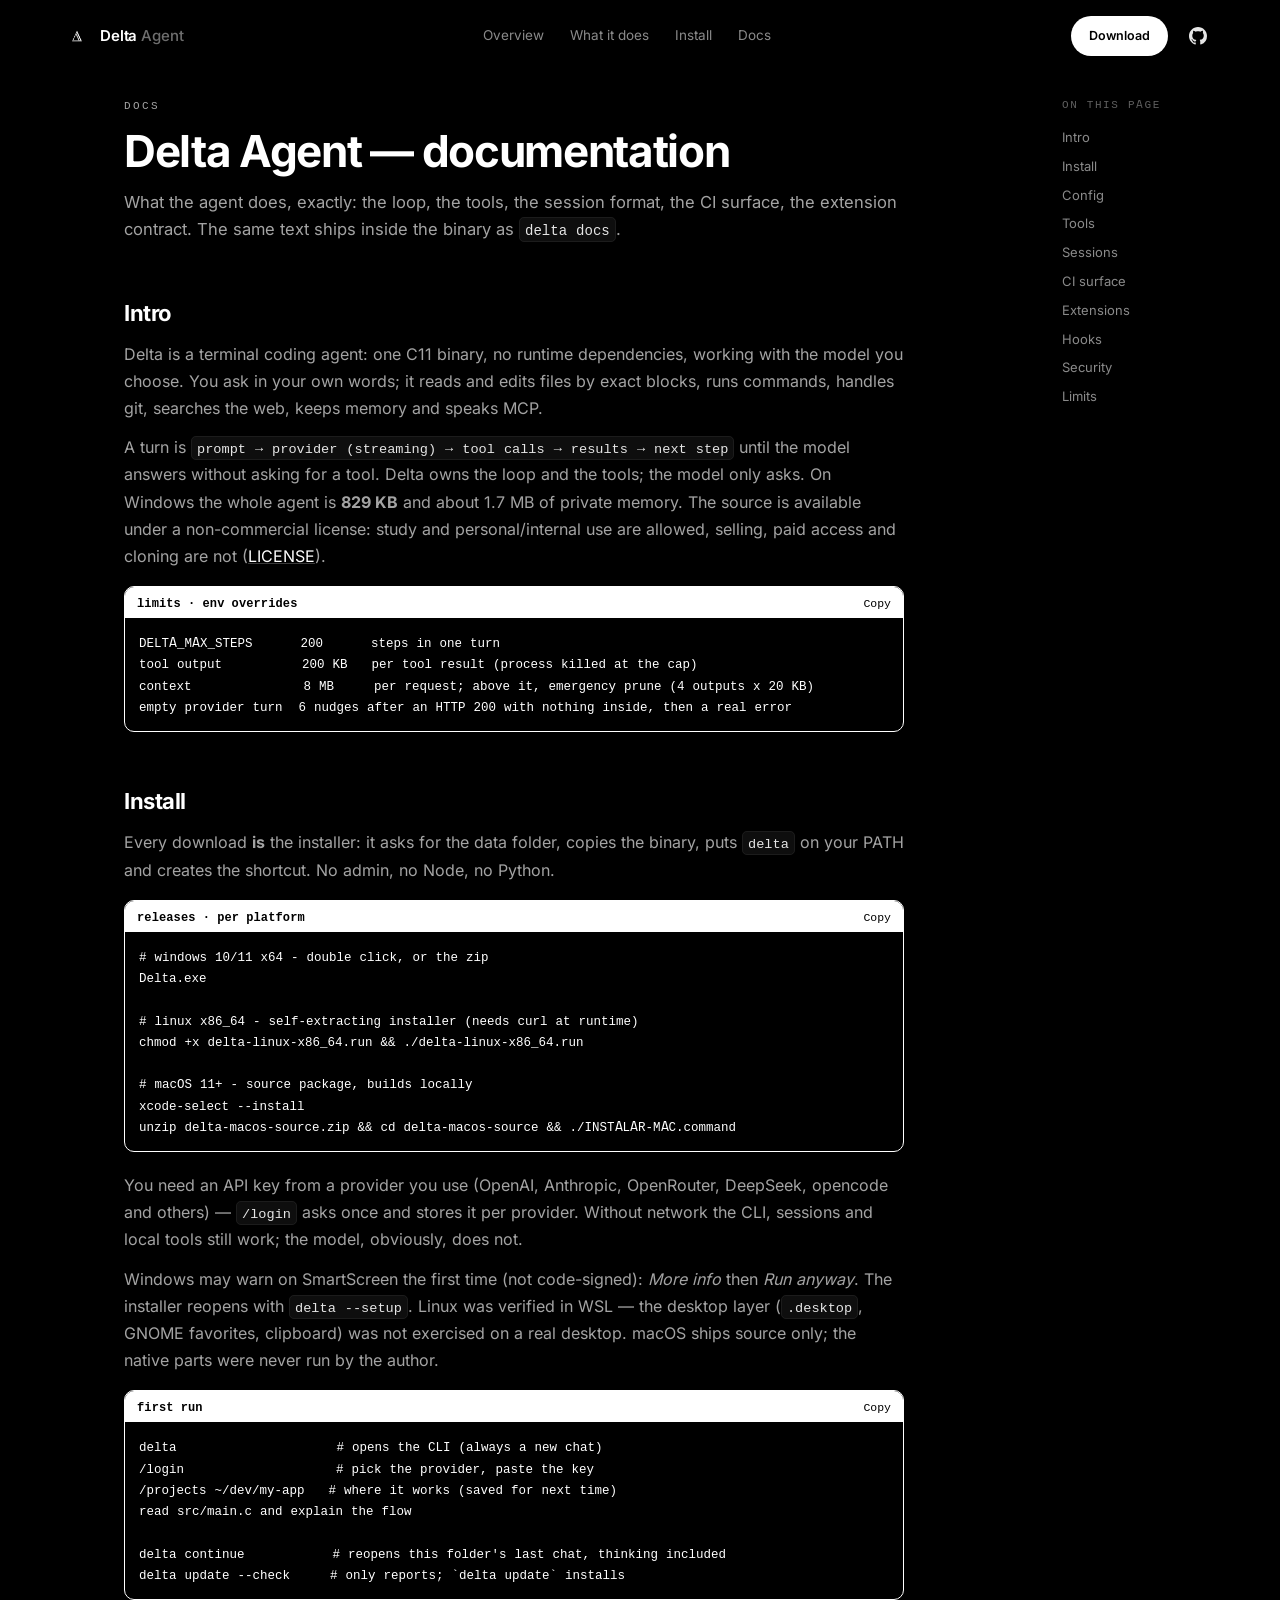
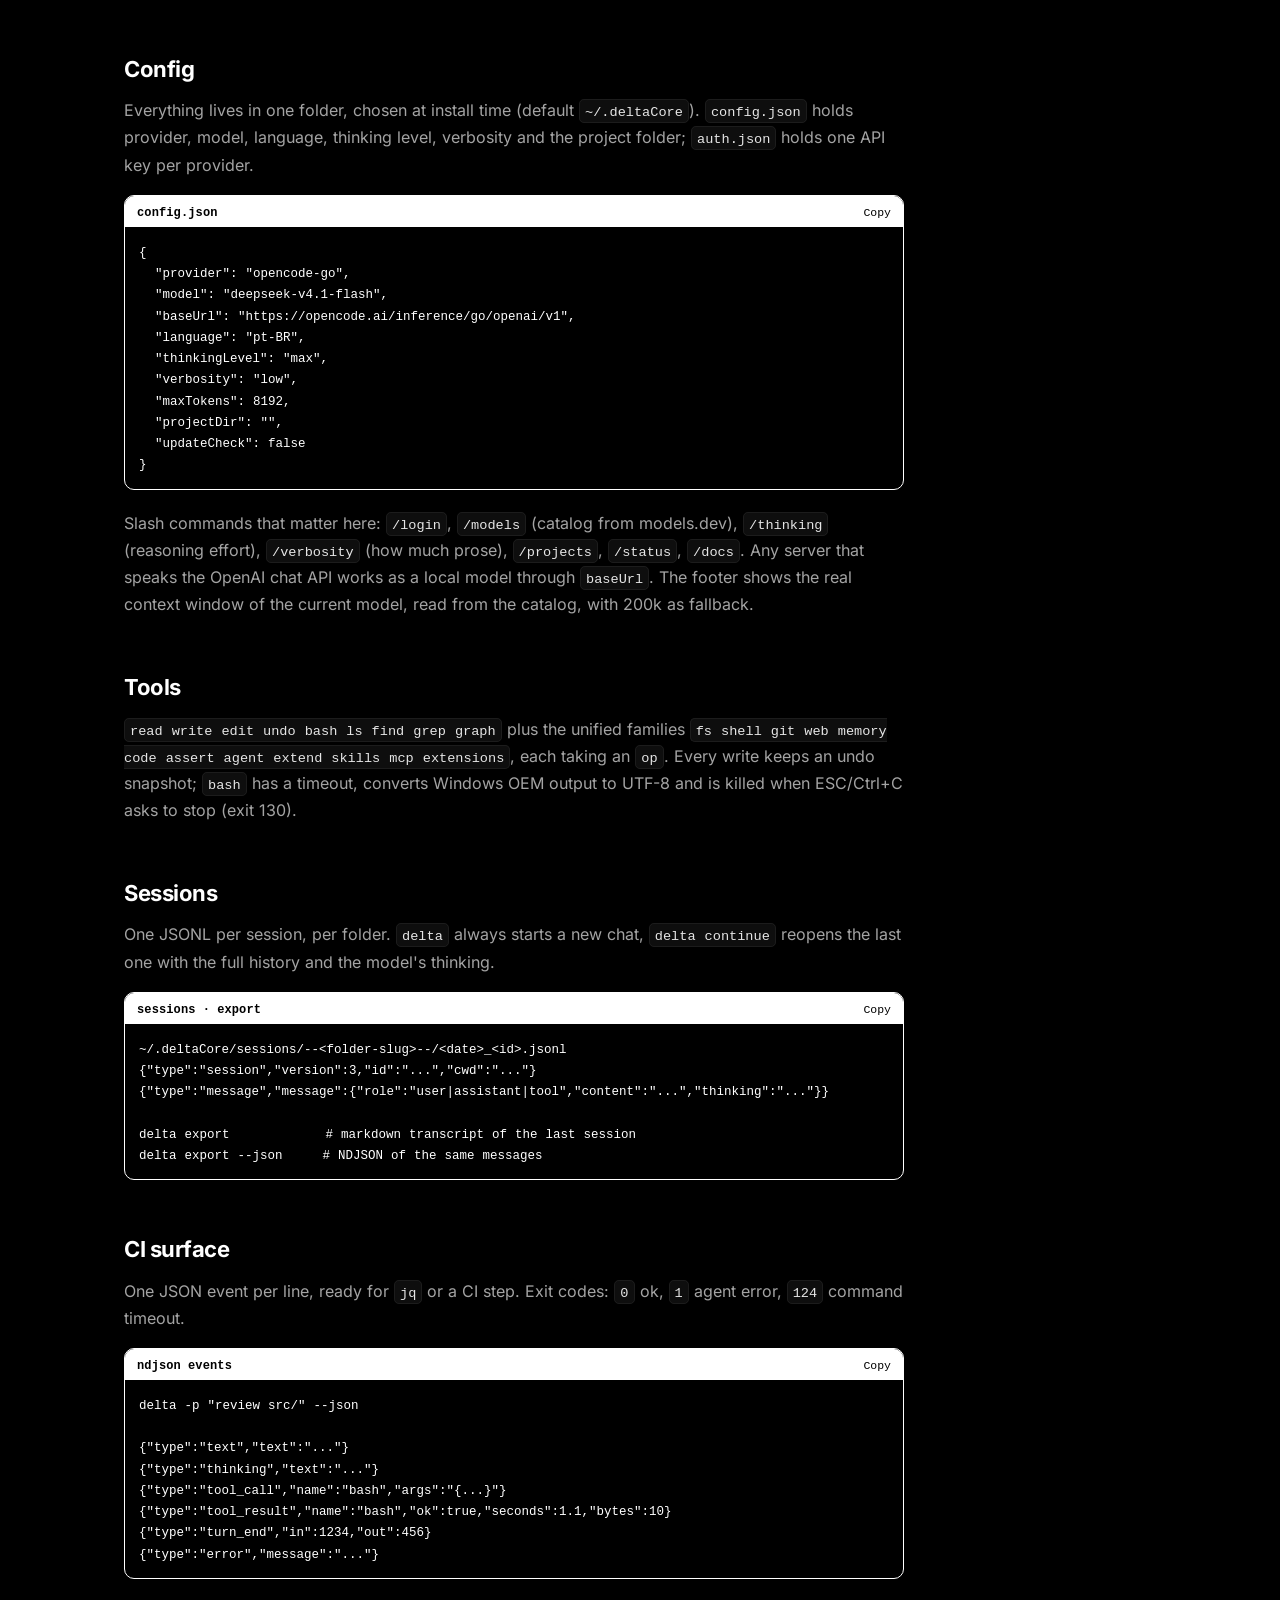
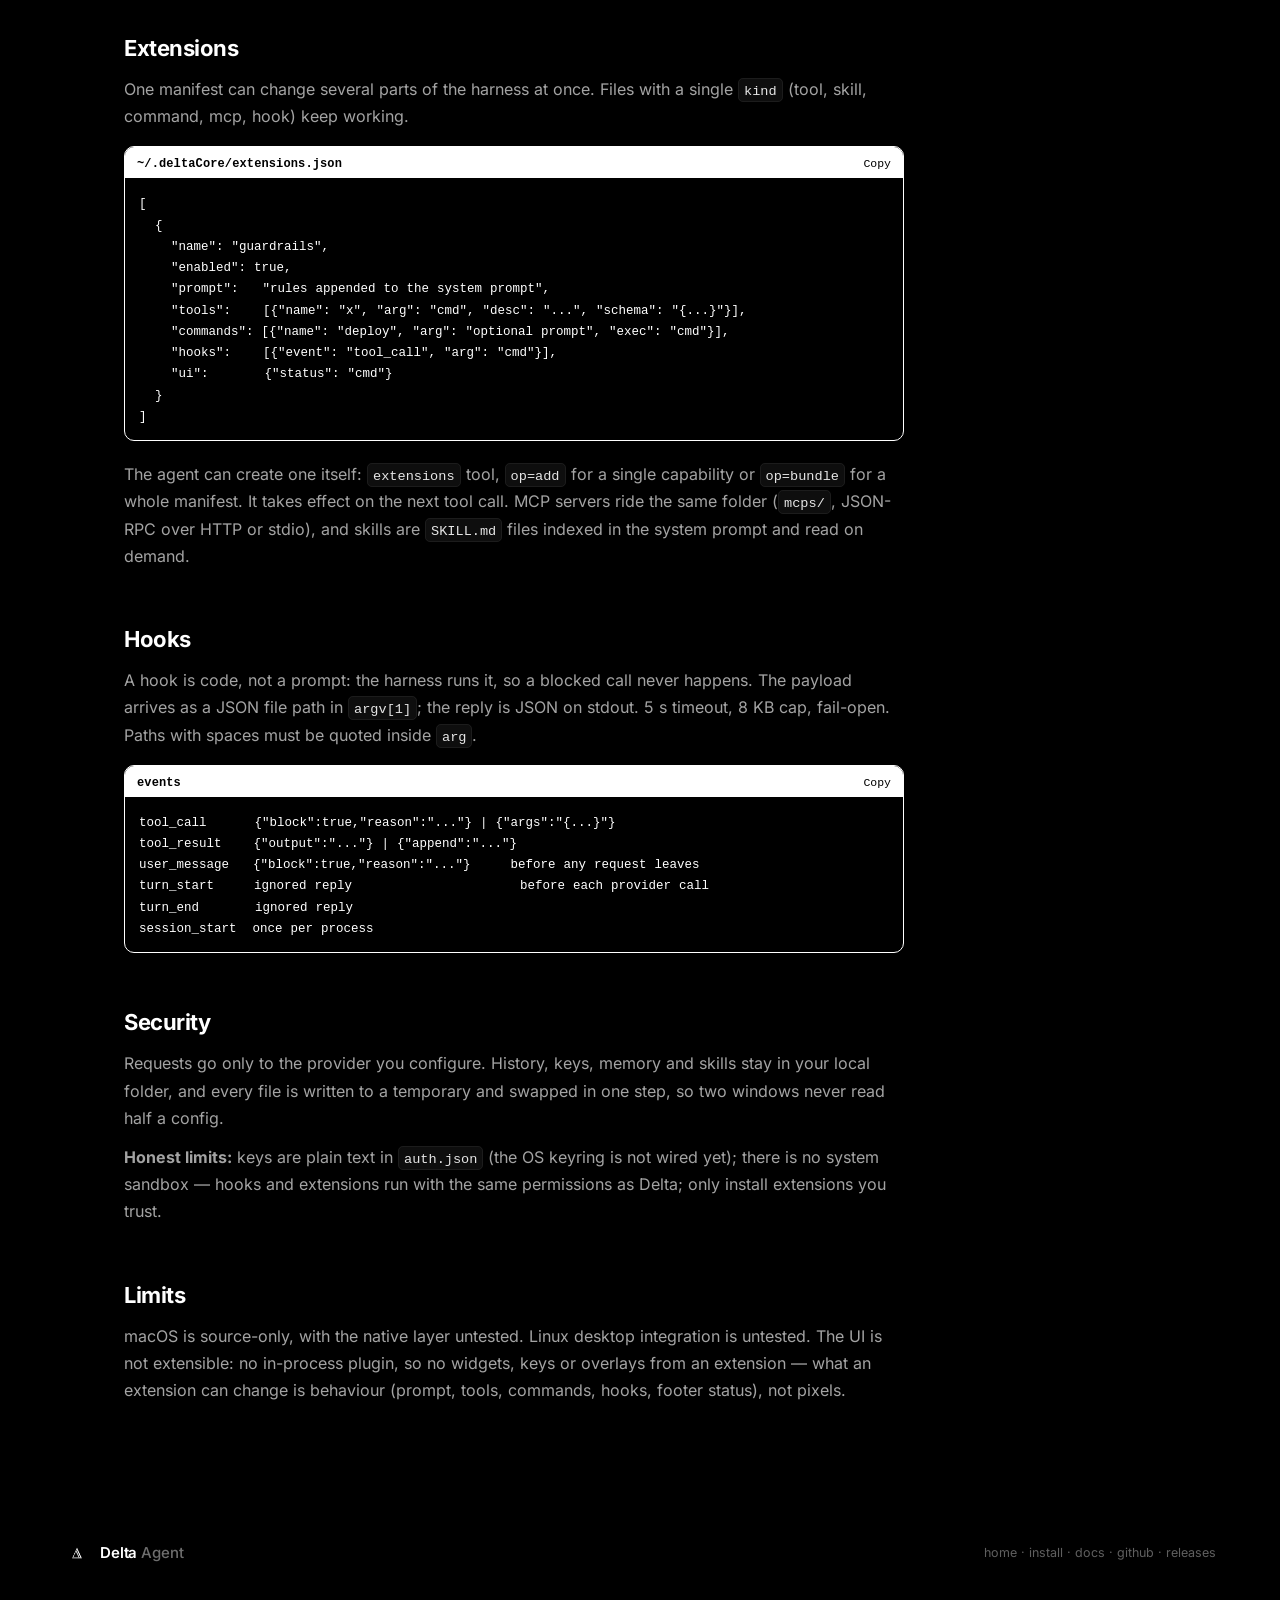
==== docs/docs/index.html @ 4d3aedb8 "site: borda branca em volta do retangulo do bloco de codigo" ====
<!doctype html>
<html lang="en">
<head>
<meta charset="utf-8">
<meta name="viewport" content="width=device-width,initial-scale=1">
<title>Delta Agent docs — the specification</title>
<meta name="description" content="Delta Agent documentation: the turn loop and its ceilings, install per platform, config, tools, sessions and export, the NDJSON surface for CI, extensions, hooks and the honest limits.">
<meta name="robots" content="index, follow, max-image-preview:large">
<link rel="canonical" href="https://descz.github.io/delta/docs/">
<meta name="theme-color" content="#000000">
<meta property="og:type" content="article">
<meta property="og:site_name" content="Delta Agent">
<meta property="og:title" content="Delta Agent docs — the specification">
<meta property="og:description" content="The loop, install, config, tools, sessions, CI surface, extensions and hooks — and the honest limits.">
<meta property="og:url" content="https://descz.github.io/delta/docs/">
<meta property="og:image" content="https://descz.github.io/delta/logo-512.png">
<link rel="icon" href="../icon-96.png" type="image/png" sizes="96x96">
<link rel="apple-touch-icon" href="../apple-touch-icon.png" sizes="180x180">
<link rel="preload" href="../fonts/inter.woff2" as="font" type="font/woff2" crossorigin>
<link rel="stylesheet" href="../site.css?v=20261109f">
<script type="application/ld+json">
{"@context":"https://schema.org","@type":"BreadcrumbList","itemListElement":[
 {"@type":"ListItem","position":1,"name":"Delta Agent","item":"https://descz.github.io/delta/"},
 {"@type":"ListItem","position":2,"name":"Docs","item":"https://descz.github.io/delta/docs/"}]}
</script>
</head>
<body>

<header class="navbar scrolled" id="navbar">
  <div class="nav-inner">
    <a href="../" class="brand" aria-label="Delta Agent">
      <img class="brand-mark" src="../icon-96.png" alt="" width="26" height="26" decoding="async">
      <span class="brand-name">Delta <span class="brand-dim">Agent</span></span>
    </a>
    <nav class="nav-links">
      <a href="../#overview">Overview</a>
      <a href="../#features">What it does</a>
      <a href="../install/">Install</a>
      <a href="./" aria-current="page">Docs</a>
    </nav>
    <div class="nav-right">
      <a href="https://github.com/descz/delta/releases/latest" class="btn btn-white btn-sm">Download</a>
      <a class="gh" href="https://github.com/descz/delta" aria-label="Delta Agent on GitHub" title="GitHub">
        <svg viewBox="0 0 16 16" aria-hidden="true" focusable="false"><path d="M8 0C3.58 0 0 3.58 0 8c0 3.54 2.29 6.53 5.47 7.59.4.07.55-.17.55-.38 0-.19-.01-.82-.01-1.49-2.01.37-2.53-.49-2.69-.94-.09-.23-.48-.94-.82-1.13-.28-.15-.68-.52-.01-.53.63-.01 1.08.58 1.23.82.72 1.21 1.87.87 2.33.66.07-.52.28-.87.51-1.07-1.78-.2-3.64-.89-3.64-3.95 0-.87.31-1.59.82-2.15-.08-.2-.36-1.02.08-2.12 0 0 .67-.21 2.2.82.64-.18 1.32-.27 2-.27.68 0 1.36.09 2 .27 1.53-1.04 2.2-.82 2.2-.82.44 1.1.16 1.92.08 2.12.51.56.82 1.27.82 2.15 0 3.07-1.87 3.75-3.65 3.95.29.25.54.73.54 1.48 0 1.07-.01 1.93-.01 2.2 0 .21.15.46.55.38A8.013 8.013 0 0 0 16 8c0-4.42-3.58-8-8-8Z"/></svg>
      </a>
    </div>
  </div>
</header>

<main class="docwrap" id="top">

    <article class="docmain">
      <p class="kicker">docs</p>
      <h1>Delta Agent — documentation</h1>
      <p class="lead">What the agent does, exactly: the loop, the tools, the session format, the CI
        surface, the extension contract. The same text ships inside the binary as <code>delta docs</code>.</p>

      <h2 id="intro">Intro</h2>
      <p>Delta is a terminal coding agent: one C11 binary, no runtime dependencies, working with the
        model you choose. You ask in your own words; it reads and edits files by exact blocks, runs
        commands, handles git, searches the web, keeps memory and speaks MCP.</p>
      <p>A turn is <code>prompt → provider (streaming) → tool calls → results → next step</code> until
        the model answers without asking for a tool. Delta owns the loop and the tools; the model only asks.
        On Windows the whole agent is <b>829 KB</b> and about 1.7 MB of private memory. The source is
        available under a non-commercial license: study and personal/internal use are allowed, selling,
        paid access and cloning are not (<a href="https://github.com/descz/delta/blob/main/LICENSE">LICENSE</a>).</p>
<div class="codewrap"><div class="codehdr"><span>limits · env overrides</span><button class="copybtn" data-copy>Copy</button></div><pre>DELTA_MAX_STEPS      200      steps in one turn
tool output          200 KB   per tool result (process killed at the cap)
context              8 MB     per request; above it, emergency prune (4 outputs x 20 KB)
empty provider turn  6 nudges after an HTTP 200 with nothing inside, then a real error</pre></div>
      <h2 id="install">Install</h2>
      <p>Every download <b>is</b> the installer: it asks for the data folder, copies the binary, puts
        <code>delta</code> on your PATH and creates the shortcut. No admin, no Node, no Python.</p>
<div class="codewrap"><div class="codehdr"><span>releases · per platform</span><button class="copybtn" data-copy>Copy</button></div><pre># windows 10/11 x64 - double click, or the zip
Delta.exe

# linux x86_64 - self-extracting installer (needs curl at runtime)
chmod +x delta-linux-x86_64.run &amp;&amp; ./delta-linux-x86_64.run

# macOS 11+ - source package, builds locally
xcode-select --install
unzip delta-macos-source.zip &amp;&amp; cd delta-macos-source &amp;&amp; ./INSTALAR-MAC.command</pre></div>
      <p>You need an API key from a provider you use (OpenAI, Anthropic, OpenRouter, DeepSeek, opencode
        and others) — <code>/login</code> asks once and stores it per provider. Without network the CLI,
        sessions and local tools still work; the model, obviously, does not.</p>
      <p>Windows may warn on SmartScreen the first time (not code-signed): <i>More info</i> then
        <i>Run anyway</i>. The installer reopens with <code>delta --setup</code>. Linux was verified in
        WSL — the desktop layer (<code>.desktop</code>, GNOME favorites, clipboard) was not exercised on
        a real desktop. macOS ships source only; the native parts were never run by the author.</p>
<div class="codewrap"><div class="codehdr"><span>first run</span><button class="copybtn" data-copy>Copy</button></div><pre>delta                    # opens the CLI (always a new chat)
/login                   # pick the provider, paste the key
/projects ~/dev/my-app   # where it works (saved for next time)
read src/main.c and explain the flow

delta continue           # reopens this folder's last chat, thinking included
delta update --check     # only reports; `delta update` installs</pre></div>
      <h2 id="config">Config</h2>
      <p>Everything lives in one folder, chosen at install time (default <code>~/.deltaCore</code>).
        <code>config.json</code> holds provider, model, language, thinking level, verbosity and the
        project folder; <code>auth.json</code> holds one API key per provider.</p>
<div class="codewrap"><div class="codehdr"><span>config.json</span><button class="copybtn" data-copy>Copy</button></div><pre>{
  "provider": "opencode-go",
  "model": "deepseek-v4.1-flash",
  "baseUrl": "https://opencode.ai/inference/go/openai/v1",
  "language": "pt-BR",
  "thinkingLevel": "max",
  "verbosity": "low",
  "maxTokens": 8192,
  "projectDir": "",
  "updateCheck": false
}</pre></div>
      <p>Slash commands that matter here: <code>/login</code>, <code>/models</code> (catalog from
        models.dev), <code>/thinking</code> (reasoning effort), <code>/verbosity</code> (how much prose),
        <code>/projects</code>, <code>/status</code>, <code>/docs</code>. Any server that speaks the
        OpenAI chat API works as a local model through <code>baseUrl</code>. The footer shows the real
        context window of the current model, read from the catalog, with 200k as fallback.</p>

      <h2 id="tools">Tools</h2>
      <p><code>read write edit undo bash ls find grep graph</code> plus the unified families
        <code>fs shell git web memory code assert agent extend skills mcp extensions</code>, each taking
        an <code>op</code>. Every write keeps an undo snapshot; <code>bash</code> has a timeout,
        converts Windows OEM output to UTF-8 and is killed when ESC/Ctrl+C asks to stop (exit 130).</p>

      <h2 id="sessions">Sessions</h2>
      <p>One JSONL per session, per folder. <code>delta</code> always starts a new chat,
        <code>delta continue</code> reopens the last one with the full history and the model's thinking.</p>
<div class="codewrap"><div class="codehdr"><span>sessions · export</span><button class="copybtn" data-copy>Copy</button></div><pre>~/.deltaCore/sessions/--&lt;folder-slug&gt;--/&lt;date&gt;_&lt;id&gt;.jsonl
{"type":"session","version":3,"id":"...","cwd":"..."}
{"type":"message","message":{"role":"user|assistant|tool","content":"...","thinking":"..."}}

delta export            # markdown transcript of the last session
delta export --json     # NDJSON of the same messages</pre></div>
      <h2 id="ci">CI surface</h2>
      <p>One JSON event per line, ready for <code>jq</code> or a CI step. Exit codes: <code>0</code>
        ok, <code>1</code> agent error, <code>124</code> command timeout.</p>
<div class="codewrap"><div class="codehdr"><span>ndjson events</span><button class="copybtn" data-copy>Copy</button></div><pre>delta -p "review src/" --json

{"type":"text","text":"..."}
{"type":"thinking","text":"..."}
{"type":"tool_call","name":"bash","args":"{...}"}
{"type":"tool_result","name":"bash","ok":true,"seconds":1.1,"bytes":10}
{"type":"turn_end","in":1234,"out":456}
{"type":"error","message":"..."}</pre></div>
      <h2 id="extensions">Extensions</h2>
      <p>One manifest can change several parts of the harness at once. Files with a single
        <code>kind</code> (tool, skill, command, mcp, hook) keep working.</p>
<div class="codewrap"><div class="codehdr"><span>~/.deltaCore/extensions.json</span><button class="copybtn" data-copy>Copy</button></div><pre>[
  {
    "name": "guardrails",
    "enabled": true,
    "prompt":   "rules appended to the system prompt",
    "tools":    [{"name": "x", "arg": "cmd", "desc": "...", "schema": "{...}"}],
    "commands": [{"name": "deploy", "arg": "optional prompt", "exec": "cmd"}],
    "hooks":    [{"event": "tool_call", "arg": "cmd"}],
    "ui":       {"status": "cmd"}
  }
]</pre></div>
      <p>The agent can create one itself: <code>extensions</code> tool, <code>op=add</code> for a
        single capability or <code>op=bundle</code> for a whole manifest. It takes effect on the next
        tool call. MCP servers ride the same folder (<code>mcps/</code>, JSON-RPC over HTTP or stdio), and
        skills are <code>SKILL.md</code> files indexed in the system prompt and read on demand.</p>

      <h2 id="hooks">Hooks</h2>
      <p>A hook is code, not a prompt: the harness runs it, so a blocked call never happens. The
        payload arrives as a JSON file path in <code>argv[1]</code>; the reply is JSON on stdout.
        5 s timeout, 8 KB cap, fail-open. Paths with spaces must be quoted inside <code>arg</code>.</p>
<div class="codewrap"><div class="codehdr"><span>events</span><button class="copybtn" data-copy>Copy</button></div><pre>tool_call      {"block":true,"reason":"..."} | {"args":"{...}"}
tool_result    {"output":"..."} | {"append":"..."}
user_message   {"block":true,"reason":"..."}     before any request leaves
turn_start     ignored reply                     before each provider call
turn_end       ignored reply
session_start  once per process</pre></div>
      <h2 id="security">Security</h2>
      <p>Requests go only to the provider you configure. History, keys, memory and skills stay in
        your local folder, and every file is written to a temporary and swapped in one step, so two
        windows never read half a config.</p>
      <p><b>Honest limits:</b> keys are plain text in <code>auth.json</code> (the OS keyring is not
        wired yet); there is no system sandbox — hooks and extensions run with the same permissions as
        Delta; only install extensions you trust.</p>

      <h2 id="limits">Limits</h2>
      <p>macOS is source-only, with the native layer untested. Linux desktop integration is untested.
        The UI is not extensible: no in-process plugin, so no widgets, keys or overlays from an
        extension — what an extension can change is behaviour (prompt, tools, commands, hooks, footer
        status), not pixels.</p>

    </article>    <nav class="doctoc">
      <p class="docnav-h">ON THIS PAGE</p>
      <a href="#intro" data-sec="intro">Intro</a>
      <a href="#install" data-sec="install">Install</a>
      <a href="#config" data-sec="config">Config</a>
      <a href="#tools" data-sec="tools">Tools</a>
      <a href="#sessions" data-sec="sessions">Sessions</a>
      <a href="#ci" data-sec="ci">CI surface</a>
      <a href="#extensions" data-sec="extensions">Extensions</a>
      <a href="#hooks" data-sec="hooks">Hooks</a>
      <a href="#security" data-sec="security">Security</a>
      <a href="#limits" data-sec="limits">Limits</a>
    </nav>
</main>

<footer>
  <div class="container foot">
    <div class="brand"><img class="brand-mark" src="../icon-96.png" alt="" width="26" height="26" decoding="async"><span class="brand-name">Delta <span class="brand-dim">Agent</span></span></div>
    <div style="font-size:12.5px;color:#5f5f5f">
      <a href="../">home</a> &middot;
      <a href="../install/">install</a> &middot;
      <a href="../docs/">docs</a> &middot;
      <a href="https://github.com/descz/delta">github</a> &middot;
      <a href="https://github.com/descz/delta/releases/latest">releases</a>
    </div>
  </div>
</footer>

<script src="../site.js?v=20261109f" defer></script>
</body>
</html>
---- docs/site.css ----
@font-face{font-family:Inter;font-weight:100 900;font-display:swap;src:url(fonts/inter.woff2) format('woff2')}
@font-face{font-family:'Space Mono';font-weight:400 700;font-display:swap;src:url(fonts/spacemono.woff2) format('woff2')}
:root{
  --bg:#000; --card:#0a0a0a; --border:#1c1c1c; --txt:#fff;
  --muted:#8a8a8a; --muted2:#a3a3a3; --radius:20px; --max:1200px;
  --mono:"Space Mono",ui-monospace,Consolas,monospace;
}
*{box-sizing:border-box}
html{scroll-behavior:smooth}
body{margin:0;background:var(--bg);color:var(--txt);font:16px/1.6 Inter,-apple-system,"Segoe UI",Roboto,sans-serif;
     -webkit-font-smoothing:antialiased;overflow-x:hidden}
a{color:inherit;text-decoration:none}
.container{max-width:var(--max);margin:0 auto;padding:0 24px}
.mono{font-family:var(--mono)}

.navbar{position:fixed;top:0;left:0;right:0;z-index:50;transition:.25s}
.navbar.scrolled{background:rgba(0,0,0,.82);backdrop-filter:blur(16px)}
.nav-inner{max-width:var(--max);margin:0 auto;padding:0 24px;height:72px;
           display:flex;align-items:center;justify-content:space-between;gap:18px}
.brand{display:flex;align-items:center;gap:10px}
.brand-mark{width:26px;height:26px;display:block;flex:0 0 auto}
.brand-name{font-weight:600;font-size:15px;letter-spacing:-.01em}
.brand-dim{color:#6e6e6e;font-weight:500}
.nav-links{display:flex;gap:26px;font-size:13.5px;color:var(--muted)}
.nav-links a:hover{color:#fff}
.nav-right{display:flex;align-items:center;gap:12px}
.gh{width:36px;height:36px;border:0;color:#e6e6e6;
    display:inline-flex;align-items:center;justify-content:center;flex:0 0 auto;transition:.2s}
.gh svg{width:18px;height:18px;fill:currentColor;display:block}
.gh:hover{color:#fff}
.gh:focus-visible{outline:2px solid #fff;outline-offset:2px}
.btn{display:inline-flex;align-items:center;gap:8px;border-radius:999px;padding:12px 22px;
     font-size:13.5px;font-weight:600;transition:.2s;border:1px solid transparent;cursor:pointer}
.btn-white{background:#fff;color:#000}
.btn-white:hover{background:#e6e6e6}
.btn-outline{border-color:#2a2a2a;color:#fff;background:transparent}
.btn-outline:hover{border-color:#4a4a4a;background:#0d0d0d}
.btn-sm{padding:9px 17px;font-size:12.5px}
.nav-toggle{display:none;background:none;border:0;padding:8px;cursor:pointer}
.nav-toggle span{display:block;width:20px;height:2px;background:#fff;margin:4px 0;border-radius:2px}
.nav-mobile{display:none}

.hero{padding:150px 0 20px;text-align:center;position:relative}
.hero::before{content:"";position:absolute;inset:-40% 10% auto;height:520px;
              background:radial-gradient(50% 60% at 50% 40%,rgba(255,255,255,.07),transparent 70%);
              pointer-events:none}
.badge{display:inline-flex;align-items:center;gap:8px;padding:6px 14px;border:1px solid #232323;
       border-radius:999px;font:12px var(--mono);color:var(--muted);background:#070707;position:relative}
.dot{width:6px;height:6px;border-radius:50%;background:#4ade80;box-shadow:0 0 10px #4ade80;animation:pulse 2s infinite}
@keyframes pulse{50%{opacity:.35}}
.hero-title{position:relative;font-size:clamp(40px,6.6vw,80px);line-height:1.04;font-weight:700;
            letter-spacing:-.035em;margin:30px auto 24px;max-width:16ch}
.hero-title em{font-style:italic;font-weight:600}
.hero-title .dim{color:#6e6e6e}
.hero-sub{max-width:640px;margin:0 auto;font-size:18px;line-height:1.6;color:var(--muted2)}
.hero-sub strong{color:#fff;font-weight:600}
.hero-cta{display:flex;justify-content:center;gap:12px;flex-wrap:wrap;margin:34px 0 16px;position:relative}
.hero-note{font-size:13px;color:#5f5f5f}

.stats{display:grid;grid-template-columns:repeat(4,1fr);gap:20px;padding:64px 0 30px}
.stat{text-align:center}
.stat strong{display:block;font-size:clamp(32px,3.4vw,46px);font-weight:700;letter-spacing:-.02em;
             margin-bottom:6px;background:linear-gradient(180deg,#fff,#8f8f8f);
             -webkit-background-clip:text;background-clip:text;-webkit-text-fill-color:transparent}
.stat span{font-size:13px;color:var(--muted);line-height:1.45;display:block}

.section{padding:86px 0}
.kicker{font:11px var(--mono);letter-spacing:.22em;text-transform:uppercase;color:#6f6f6f;margin:0 0 14px}
.section-title{font-size:clamp(30px,4.2vw,52px);line-height:1.08;font-weight:700;
               letter-spacing:-.03em;margin:0 0 16px}
.section-title em{font-style:italic;font-weight:600;color:#c9c9c9}
.section-sub{max-width:640px;color:var(--muted2);font-size:16.5px;margin:0 0 8px}
.section-sub strong{color:#fff;font-weight:600}

.grid{display:grid;gap:16px;margin-top:38px}
.g3{grid-template-columns:repeat(3,1fr)}
.card{background:var(--card);border:1px solid var(--border);border-radius:var(--radius);
      padding:26px;transition:.25s}
.card:hover{border-color:#2e2e2e;transform:translateY(-2px)}
.card h3{font-size:16.5px;font-weight:600;letter-spacing:-.01em;margin:0 0 10px;color:#fff}
.card p{margin:0;color:var(--muted);font-size:14.5px;line-height:1.65}
.card .num{font:11px var(--mono);color:#4a4a4a;letter-spacing:.16em;margin-bottom:14px}
.card ul{margin:8px 0 0;padding-left:18px;color:var(--muted);font-size:14px}
.card li{margin:3px 0}

.loop{display:grid;grid-template-columns:repeat(5,1fr);gap:12px;margin-top:38px}
.node{background:var(--card);border:1px solid var(--border);border-radius:16px;padding:20px 18px;position:relative}
.node b{display:block;font:11px var(--mono);letter-spacing:.18em;color:#4f4f4f;margin-bottom:10px}
.node span{font-size:14px;color:#d4d4d4;line-height:1.5;display:block}
.node::after{content:"→";position:absolute;right:-16px;top:50%;transform:translateY(-50%);
             color:#2c2c2c;font-size:15px}
.node:last-child::after{display:none}

.white-card{background:#fff;color:#000;border-radius:26px;padding:52px;
            display:grid;grid-template-columns:.9fr 1.1fr;gap:48px;margin-top:12px}
.white-card .kicker{color:#8a8a8a}
.white-card h2{font-size:clamp(26px,3.4vw,40px);line-height:1.1;letter-spacing:-.03em;margin:0;font-weight:700}
.wc-item{display:flex;gap:14px;margin-bottom:22px}
.wc-item:last-child{margin-bottom:0}
.wc-item svg{flex:0 0 20px;height:20px;margin-top:2px;color:#000}
.wc-item h4{font-size:15.5px;font-weight:600;margin:0 0 5px}
.wc-item p{margin:0;font-size:14px;color:#525252;line-height:1.6}

.os-card h3{display:flex;align-items:center;justify-content:space-between;gap:10px}
.tag{font:10.5px var(--mono);letter-spacing:.12em;text-transform:uppercase;color:#6f6f6f}
pre{background:#060606;border:1px solid var(--border);border-radius:14px;padding:18px 20px;
    overflow:auto;font:12.5px/1.95 var(--mono);color:#d4d4d8;margin:26px 0 0}
pre .c{color:#5f5f5f}
code{font:12.5px var(--mono);background:#101010;padding:2px 7px;border-radius:6px;color:#fff}

.faq-list{display:flex;flex-direction:column;gap:12px;margin-top:36px}
.faq{background:var(--card);border:1px solid var(--border);border-radius:16px;padding:0 22px;
     transition:.2s;overflow:hidden}
.faq:hover{border-color:#2e2e2e}
.faq summary{list-style:none;cursor:pointer;padding:20px 0;font-size:15.5px;font-weight:500;
             display:flex;justify-content:space-between;gap:16px;align-items:center}
.faq summary::-webkit-details-marker{display:none}
.faq summary::after{content:"+";color:#6f6f6f;font-weight:400;font-size:18px;transition:.2s}
.faq[open] summary::after{content:"–"}
.faq p{margin:0 0 20px;color:var(--muted);font-size:14.5px;max-width:76ch}

footer{padding:44px 0 40px;margin-top:40px}
.foot{display:flex;justify-content:space-between;gap:18px;flex-wrap:wrap;align-items:center}
.foot .license{font-size:12.5px;color:#5f5f5f;max-width:520px;line-height:1.6}
.foot a:hover{color:#fff}

.reveal{opacity:0;transform:translateY(18px);transition:opacity .7s ease,transform .7s ease}
.reveal.in{opacity:1;transform:none}

@media (max-width:900px){
  .nav-links{display:none}
  .nav-toggle{display:block}
  .nav-right{gap:10px}
  .gh{width:32px;height:32px}
  .gh svg{width:16px;height:16px}
  .nav-mobile{display:none;position:absolute;top:72px;left:0;right:0;background:#050505;
              padding:16px 24px;flex-direction:column;gap:14px;font-size:14px}
  .nav-mobile.open{display:flex}
  .stats{grid-template-columns:repeat(2,1fr);gap:28px;padding:44px 0 10px}
  .g3{grid-template-columns:1fr}
  .loop{grid-template-columns:1fr 1fr}
  .node::after{display:none}
  .white-card{grid-template-columns:1fr;padding:32px;gap:28px}
  .hero{padding-top:118px}
}
@media (max-width:430px){
  .brand-name{display:none}
}

/* ---------- /docs: artigo + TOC fixo ---------- */
.docwrap{max-width:1080px;margin:0 auto;padding:96px 24px 40px}
.docmain{min-width:0;max-width:780px}
.docmain h1{font-size:clamp(30px,4vw,44px);letter-spacing:-.03em;margin:6px 0 14px;line-height:1.1}
.docmain .lead{color:var(--muted2);font-size:16.5px;line-height:1.65;margin:0 0 26px}
.docmain h2{font-size:22px;letter-spacing:-.02em;margin:44px 0 10px;padding-top:8px;scroll-margin-top:90px}
.docmain p{color:var(--muted2);line-height:1.7;margin:0 0 12px}
.docmain code{font-family:var(--mono);font-size:.85em;background:#0e0e0e;border:1px solid #1c1c1c;
              border-radius:5px;padding:1px 5px;color:#e6e6e6}
.docmain a{color:#fff;text-decoration:underline;text-decoration-color:#3a3a3a}
.docnav-h{font:11px var(--mono);letter-spacing:.14em;color:#5f5f5f;margin:0 0 10px}
.doctoc{position:fixed;top:96px;right:28px;width:190px;display:flex;flex-direction:column;gap:2px;
        font-size:13px;color:var(--muted);z-index:5}
.doctoc a{padding:3px 0}
.doctoc a:hover,.doctoc a.active{color:#fff}

/* bloco de codigo: retangulo com faixa branca (titulo preto) e corpo preto (texto branco) */
.codewrap{border:1px solid #fff;border-radius:10px;overflow:hidden;margin:16px 0 20px;background:#000}
.codehdr{display:flex;align-items:center;justify-content:space-between;gap:12px;
         background:#fff;color:#000;padding:7px 12px;font:12px var(--mono);font-weight:600;
         letter-spacing:.01em;border:0}
.codehdr .copybtn{background:none;border:0;color:#000;font:11.5px var(--mono);cursor:pointer;
                  opacity:1;padding:0}
.codehdr .copybtn:hover{text-decoration:underline}
.codewrap pre{margin:0;padding:14px 14px;background:#000;color:#fff;border:0;
              font:12.5px/1.7 var(--mono);overflow-x:auto}
.codewrap pre .c{color:#8a8a8a}
@media (max-width:1180px){ .doctoc{display:none} .docmain{max-width:none} }
@media (max-width:820px){ .docwrap{padding-top:84px} }

/* install: cartoes de sistema operacional */
.osgrid{display:grid;grid-template-columns:repeat(3,1fr);gap:16px}
.oscard{border:1px solid var(--border);border-radius:16px;padding:22px;background:#070707;
        display:flex;flex-direction:column;gap:8px;align-items:flex-start}
.oscard h3{margin:0;font-size:17px}
.oscard p{margin:0;color:var(--muted2);font-size:14px;line-height:1.6;flex:1}
.oscard .btn{margin-top:6px}
.osicon{width:26px;height:26px;color:#fff;margin-bottom:2px}
@media (max-width:900px){ .osgrid{grid-template-columns:1fr} }

.docmain pre:not(.codewrap pre),.section pre:not(.codewrap pre){background:#000;color:#fff;
  border:0;border-radius:10px;padding:14px;font:12.5px/1.7 var(--mono);overflow-x:auto}
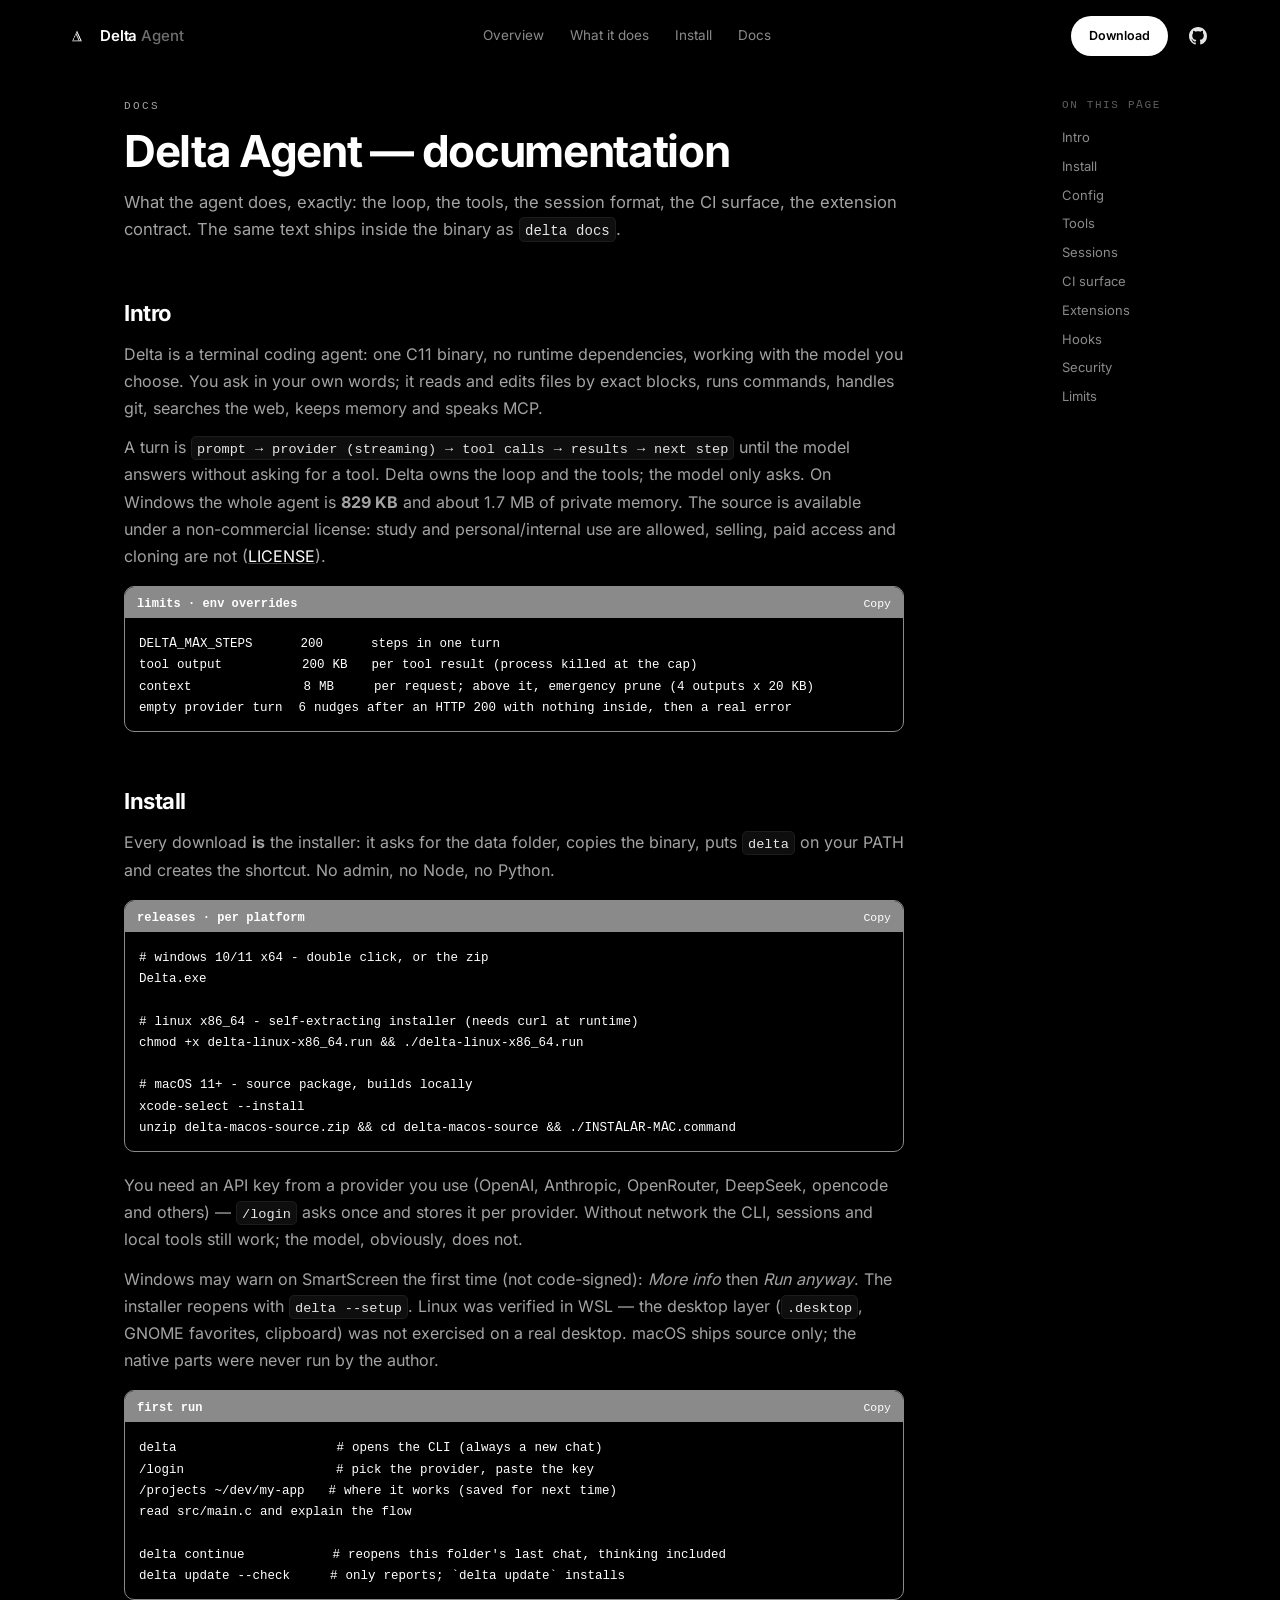
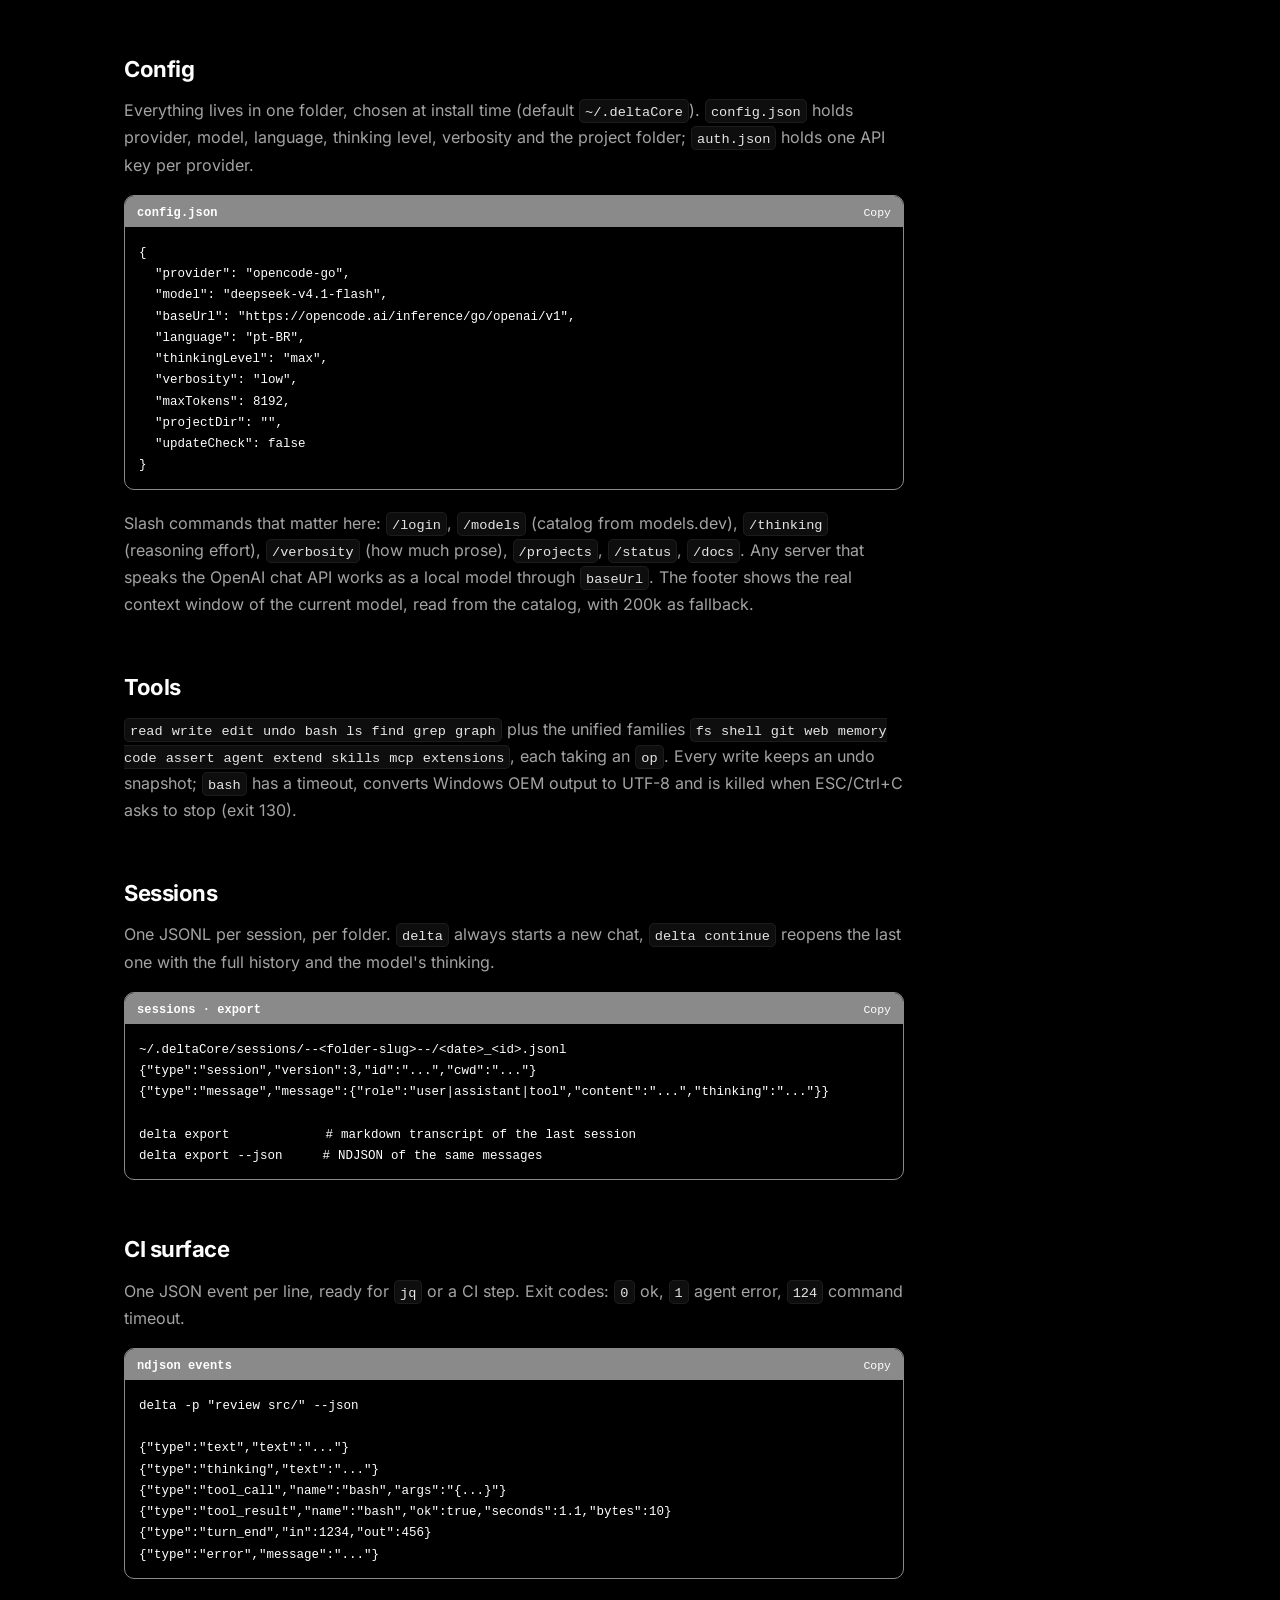
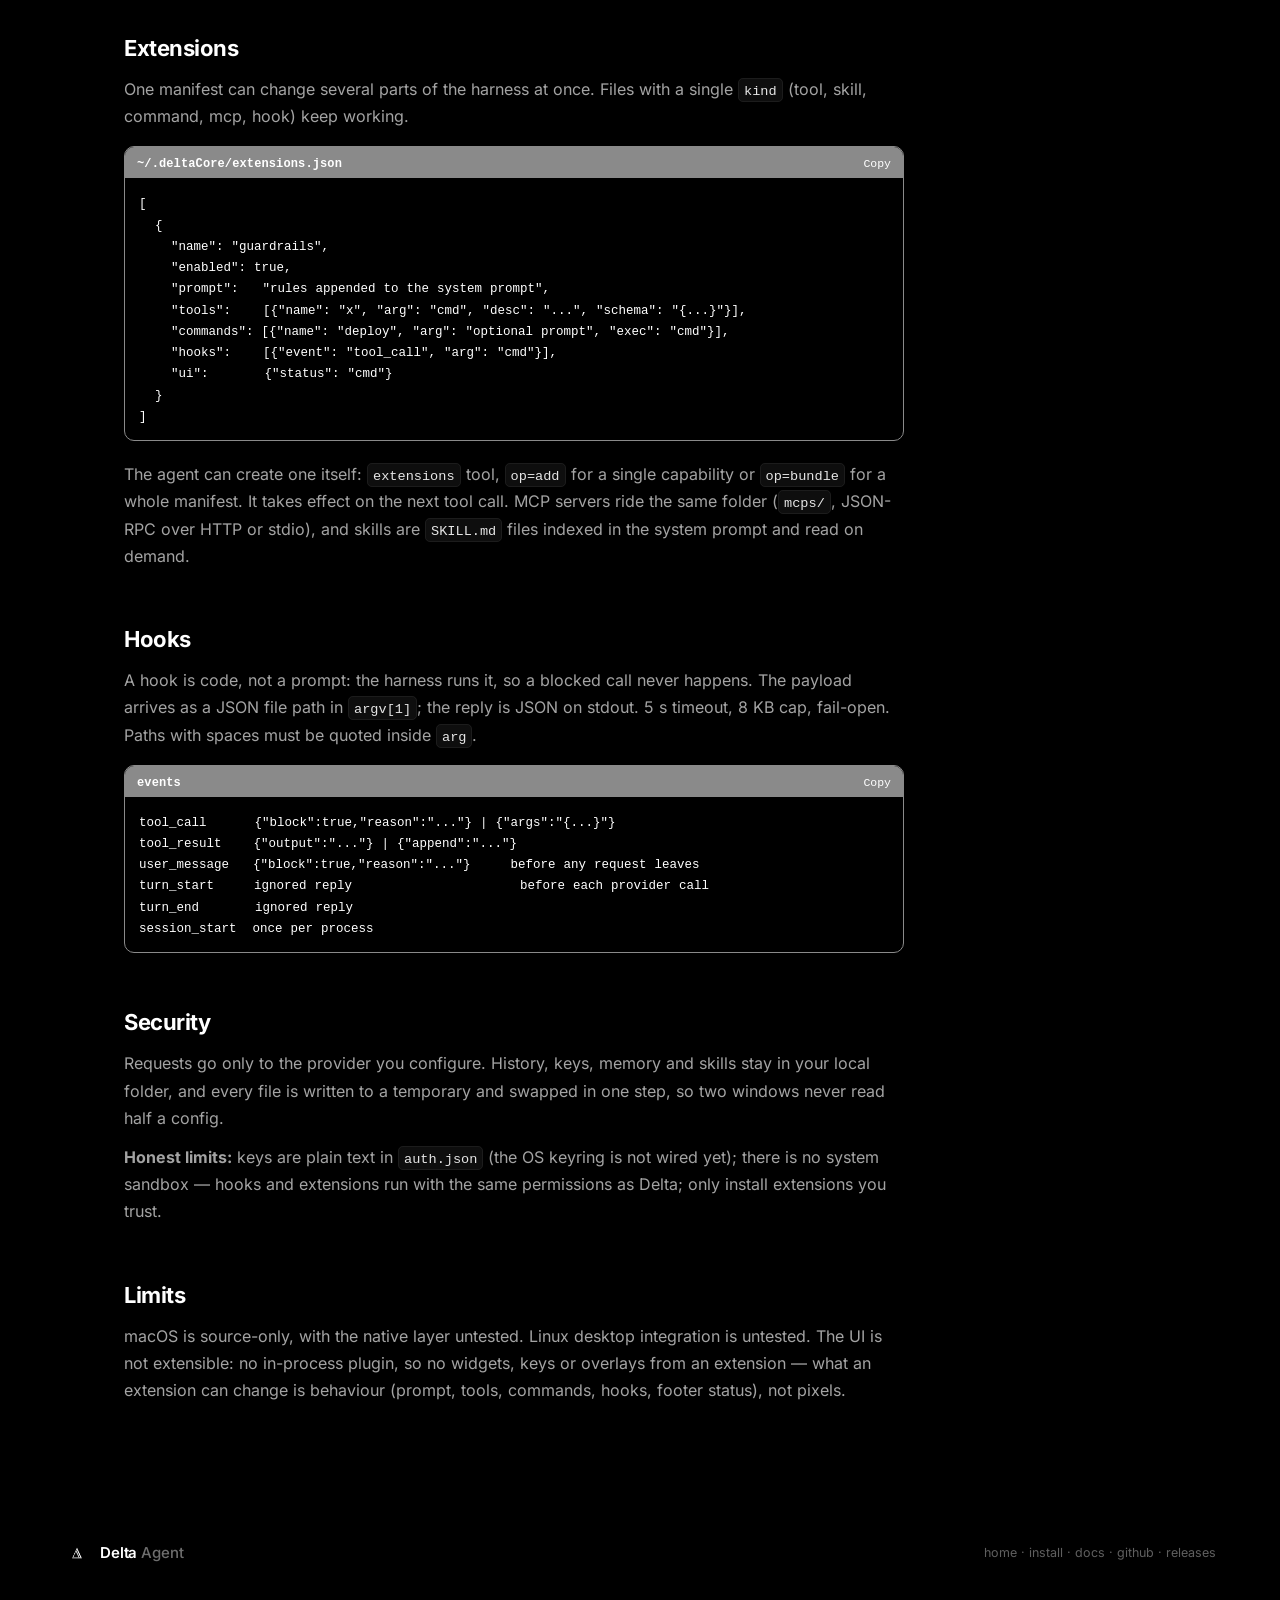
==== commit 2c395ca8: "site: bloco de codigo com borda e faixa em cinza (var --muted) e texto branco" ====
--- a/docs/docs/index.html
+++ b/docs/docs/index.html
@@ -17,7 +17,7 @@
 <link rel="icon" href="../icon-96.png" type="image/png" sizes="96x96">
 <link rel="apple-touch-icon" href="../apple-touch-icon.png" sizes="180x180">
 <link rel="preload" href="../fonts/inter.woff2" as="font" type="font/woff2" crossorigin>
-<link rel="stylesheet" href="../site.css?v=20261109f">
+<link rel="stylesheet" href="../site.css?v=20261109g">
 <script type="application/ld+json">
 {"@context":"https://schema.org","@type":"BreadcrumbList","itemListElement":[
  {"@type":"ListItem","position":1,"name":"Delta Agent","item":"https://descz.github.io/delta/"},
@@ -212,6 +212,6 @@
   </div>
 </footer>
 
-<script src="../site.js?v=20261109f" defer></script>
+<script src="../site.js?v=20261109g" defer></script>
 </body>
 </html>
--- a/docs/site.css
+++ b/docs/site.css
@@ -164,11 +164,11 @@
 .doctoc a:hover,.doctoc a.active{color:#fff}
 
 /* bloco de codigo: retangulo com faixa branca (titulo preto) e corpo preto (texto branco) */
-.codewrap{border:1px solid #fff;border-radius:10px;overflow:hidden;margin:16px 0 20px;background:#000}
+.codewrap{border:1px solid var(--muted);border-radius:10px;overflow:hidden;margin:16px 0 20px;background:#000}
 .codehdr{display:flex;align-items:center;justify-content:space-between;gap:12px;
-         background:#fff;color:#000;padding:7px 12px;font:12px var(--mono);font-weight:600;
+         background:var(--muted);color:#fff;padding:7px 12px;font:12px var(--mono);font-weight:600;
          letter-spacing:.01em;border:0}
-.codehdr .copybtn{background:none;border:0;color:#000;font:11.5px var(--mono);cursor:pointer;
+.codehdr .copybtn{background:none;border:0;color:#fff;font:11.5px var(--mono);cursor:pointer;
                   opacity:1;padding:0}
 .codehdr .copybtn:hover{text-decoration:underline}
 .codewrap pre{margin:0;padding:14px 14px;background:#000;color:#fff;border:0;
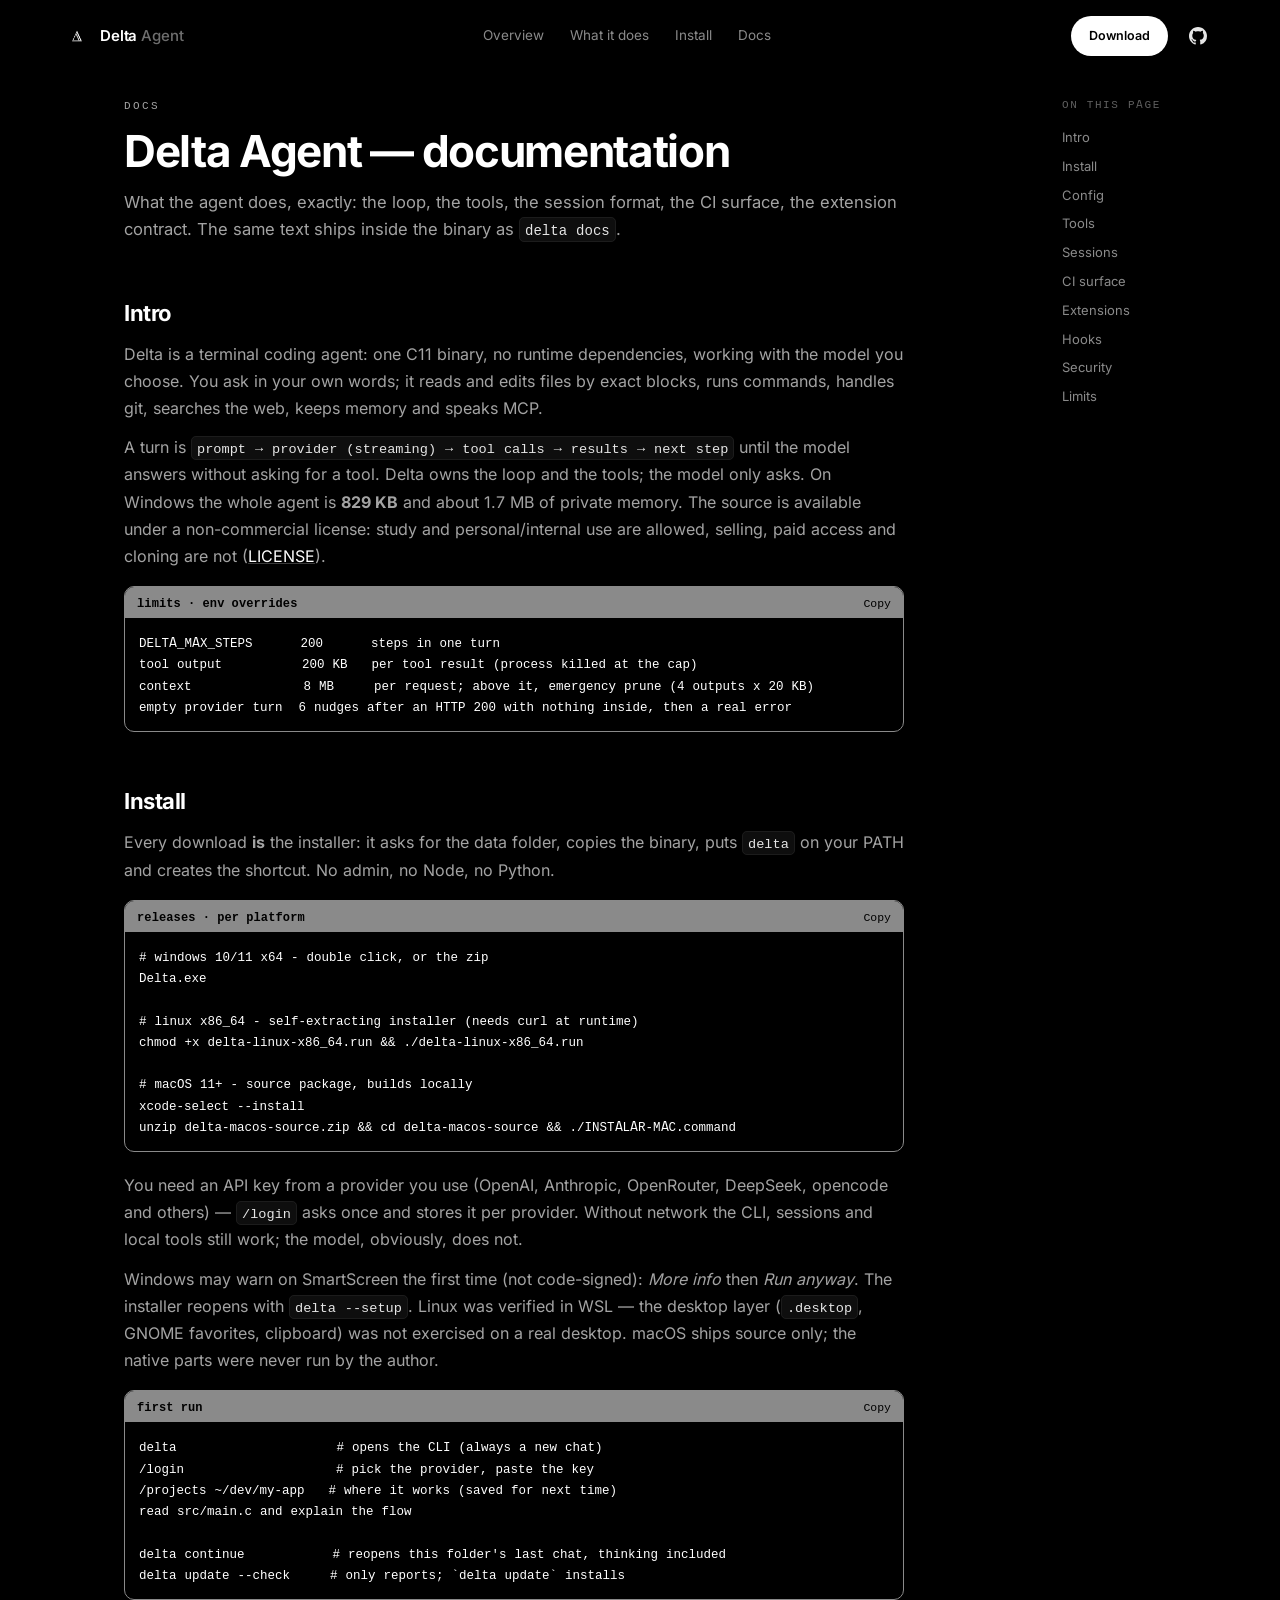
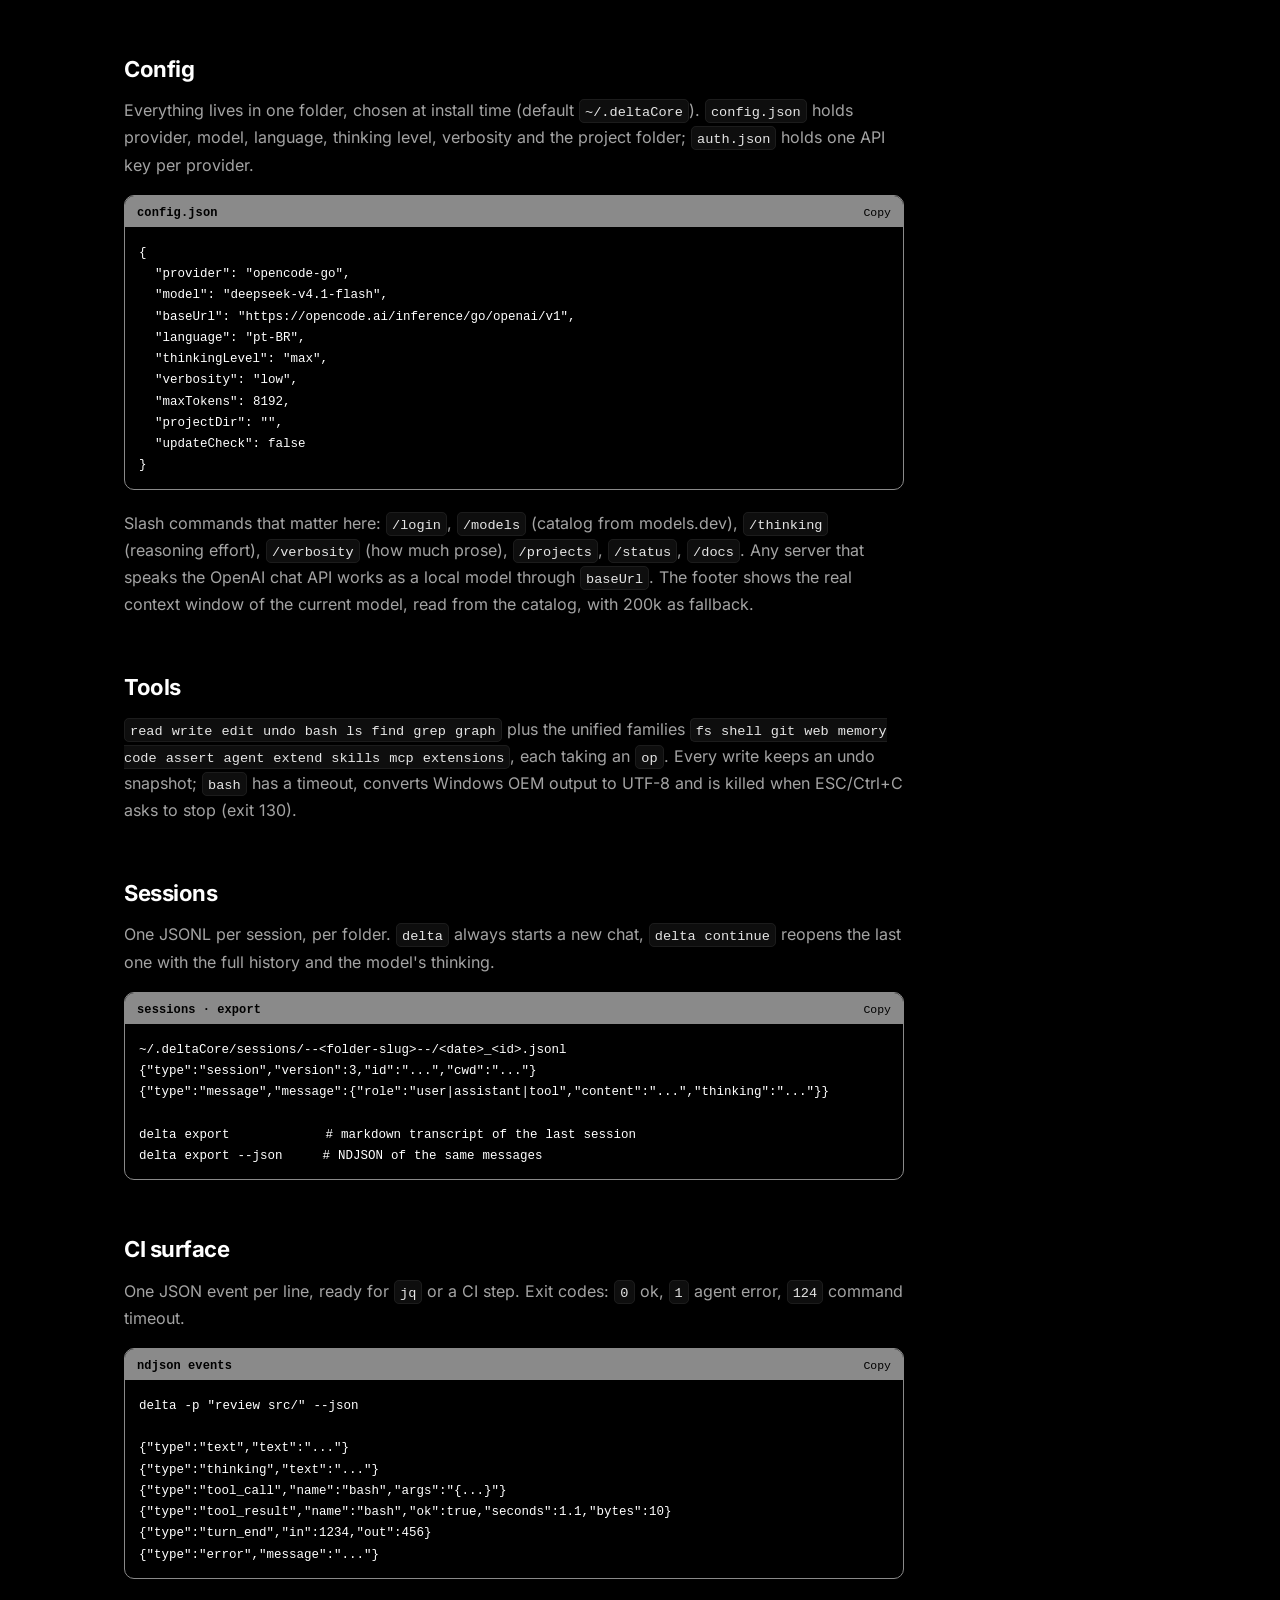
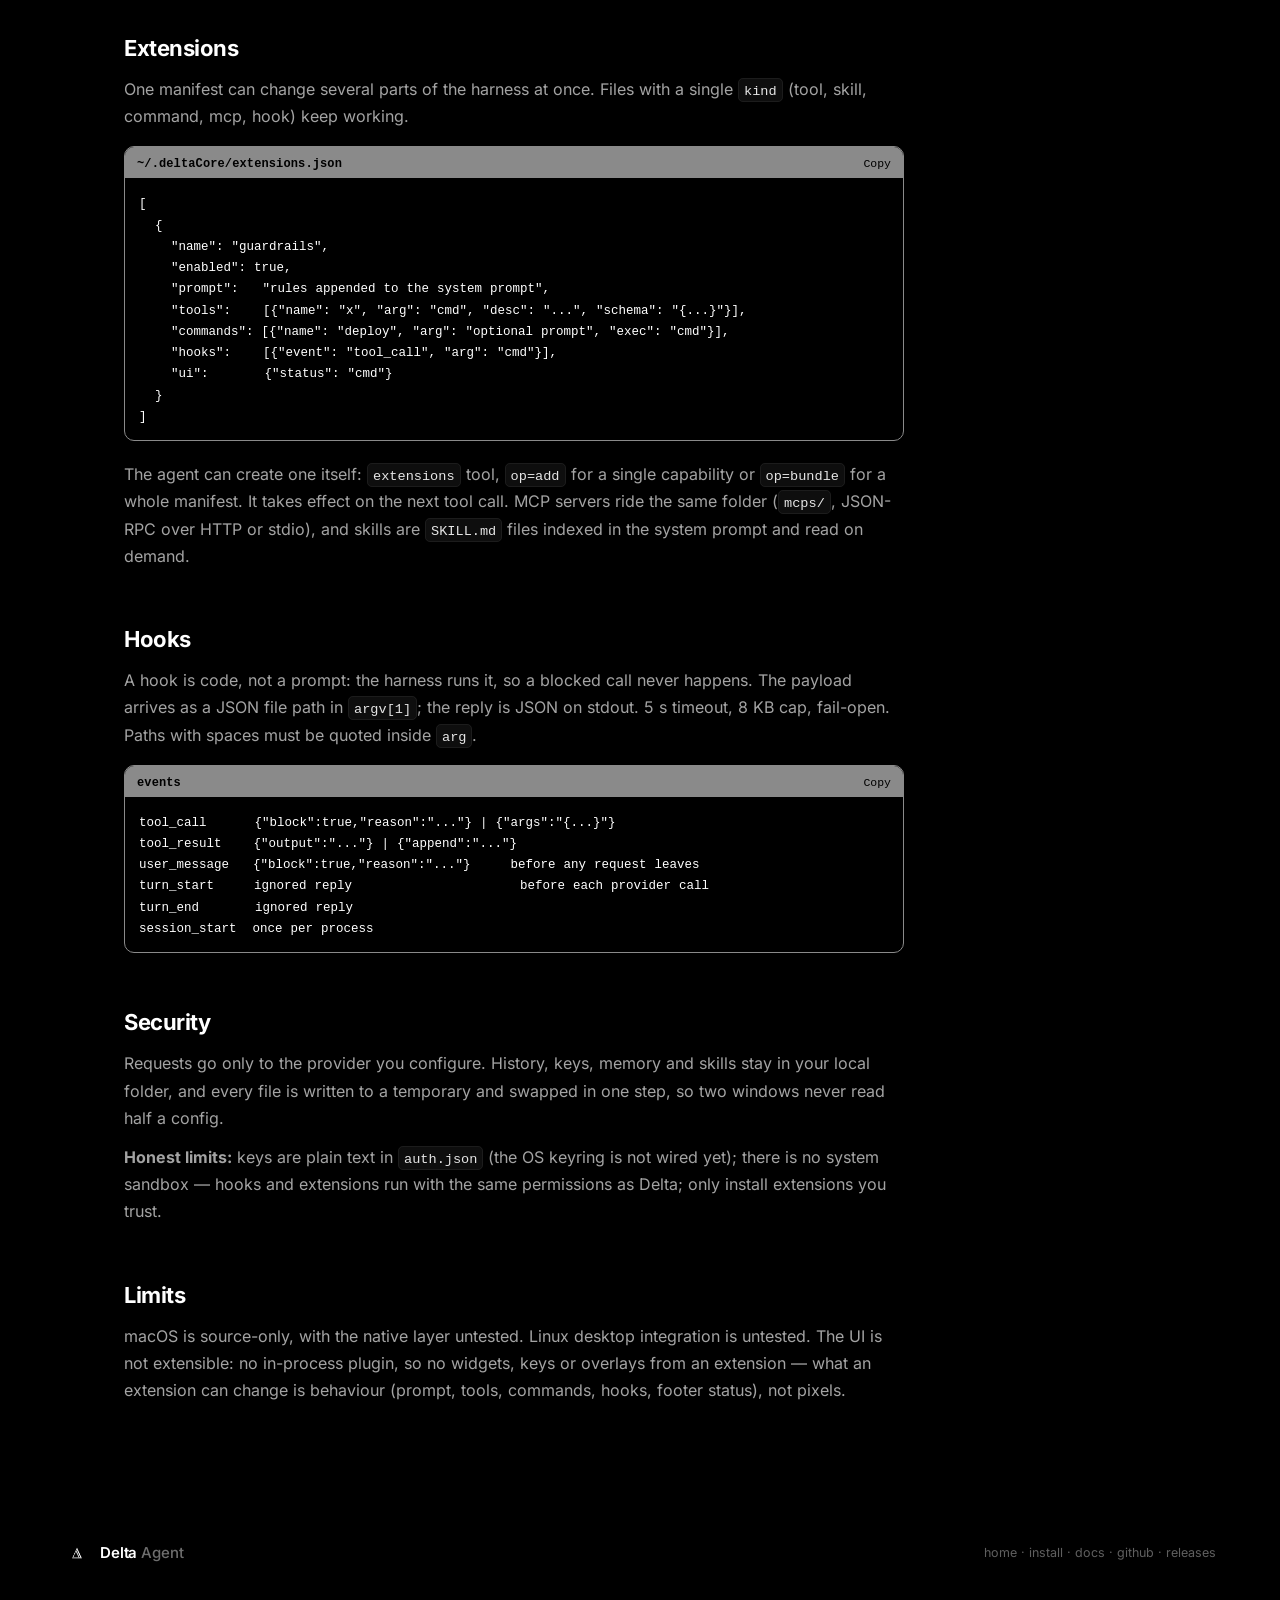
==== commit 09f66d10: "site: titulo e Copy do bloco de codigo em preto sobre a faixa cinza" ====
--- a/docs/docs/index.html
+++ b/docs/docs/index.html
@@ -17,7 +17,7 @@
 <link rel="icon" href="../icon-96.png" type="image/png" sizes="96x96">
 <link rel="apple-touch-icon" href="../apple-touch-icon.png" sizes="180x180">
 <link rel="preload" href="../fonts/inter.woff2" as="font" type="font/woff2" crossorigin>
-<link rel="stylesheet" href="../site.css?v=20261109g">
+<link rel="stylesheet" href="../site.css?v=20261109h">
 <script type="application/ld+json">
 {"@context":"https://schema.org","@type":"BreadcrumbList","itemListElement":[
  {"@type":"ListItem","position":1,"name":"Delta Agent","item":"https://descz.github.io/delta/"},
@@ -212,6 +212,6 @@
   </div>
 </footer>
 
-<script src="../site.js?v=20261109g" defer></script>
+<script src="../site.js?v=20261109h" defer></script>
 </body>
 </html>
--- a/docs/site.css
+++ b/docs/site.css
@@ -166,9 +166,9 @@
 /* bloco de codigo: retangulo com faixa branca (titulo preto) e corpo preto (texto branco) */
 .codewrap{border:1px solid var(--muted);border-radius:10px;overflow:hidden;margin:16px 0 20px;background:#000}
 .codehdr{display:flex;align-items:center;justify-content:space-between;gap:12px;
-         background:var(--muted);color:#fff;padding:7px 12px;font:12px var(--mono);font-weight:600;
+         background:var(--muted);color:#000;padding:7px 12px;font:12px var(--mono);font-weight:600;
          letter-spacing:.01em;border:0}
-.codehdr .copybtn{background:none;border:0;color:#fff;font:11.5px var(--mono);cursor:pointer;
+.codehdr .copybtn{background:none;border:0;color:#000;font:11.5px var(--mono);cursor:pointer;
                   opacity:1;padding:0}
 .codehdr .copybtn:hover{text-decoration:underline}
 .codewrap pre{margin:0;padding:14px 14px;background:#000;color:#fff;border:0;
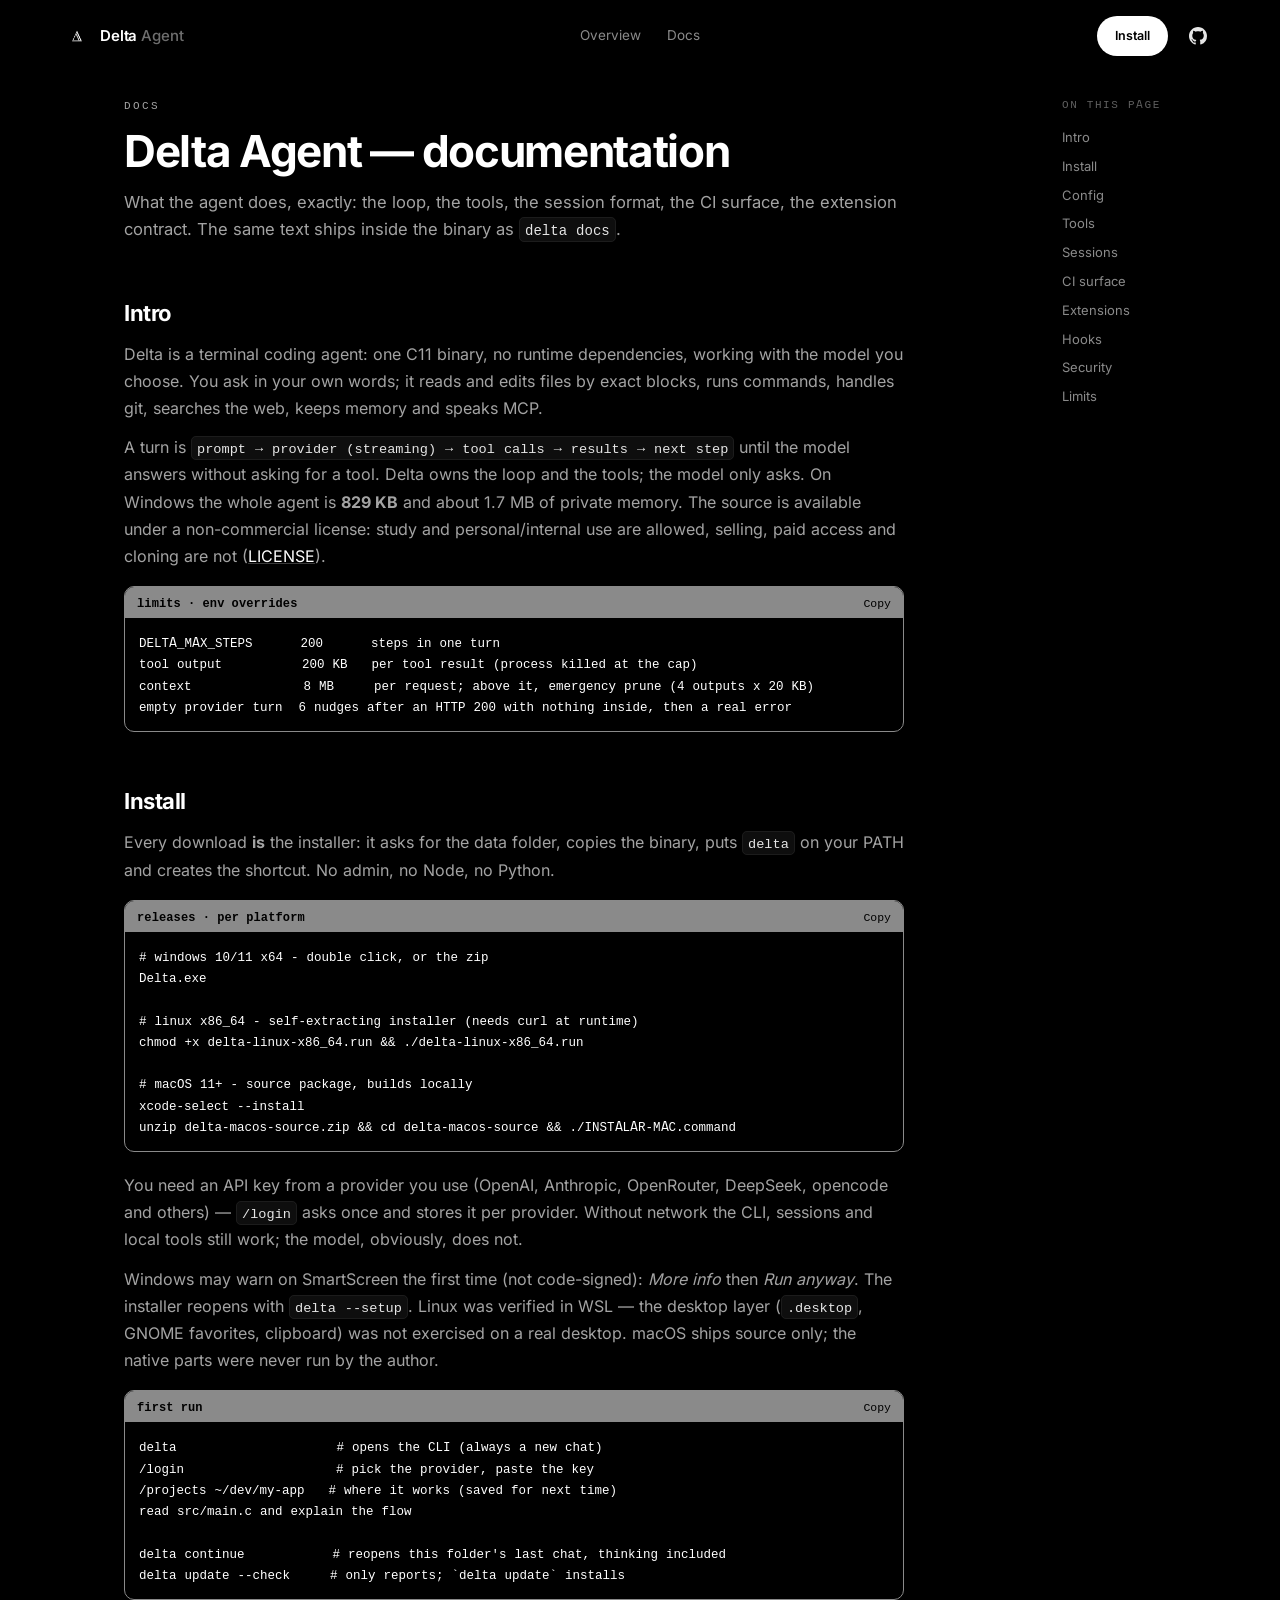
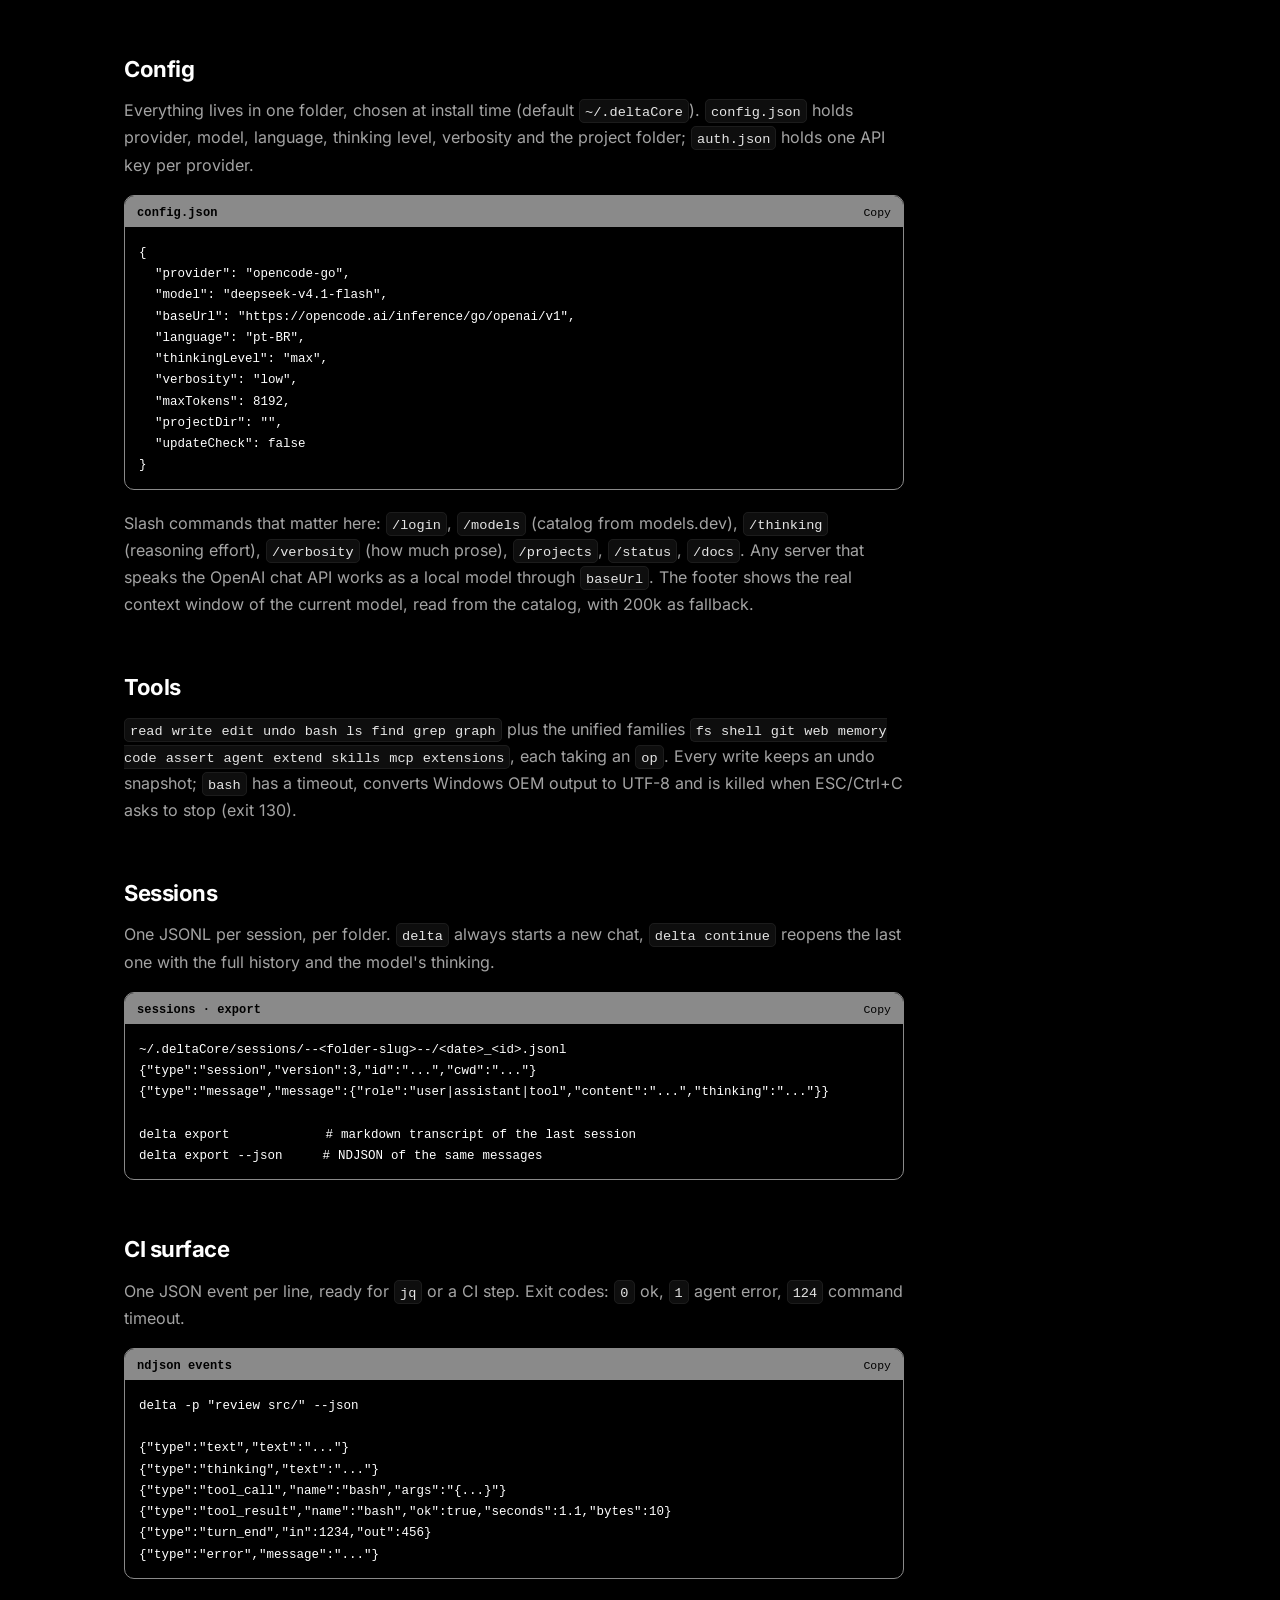
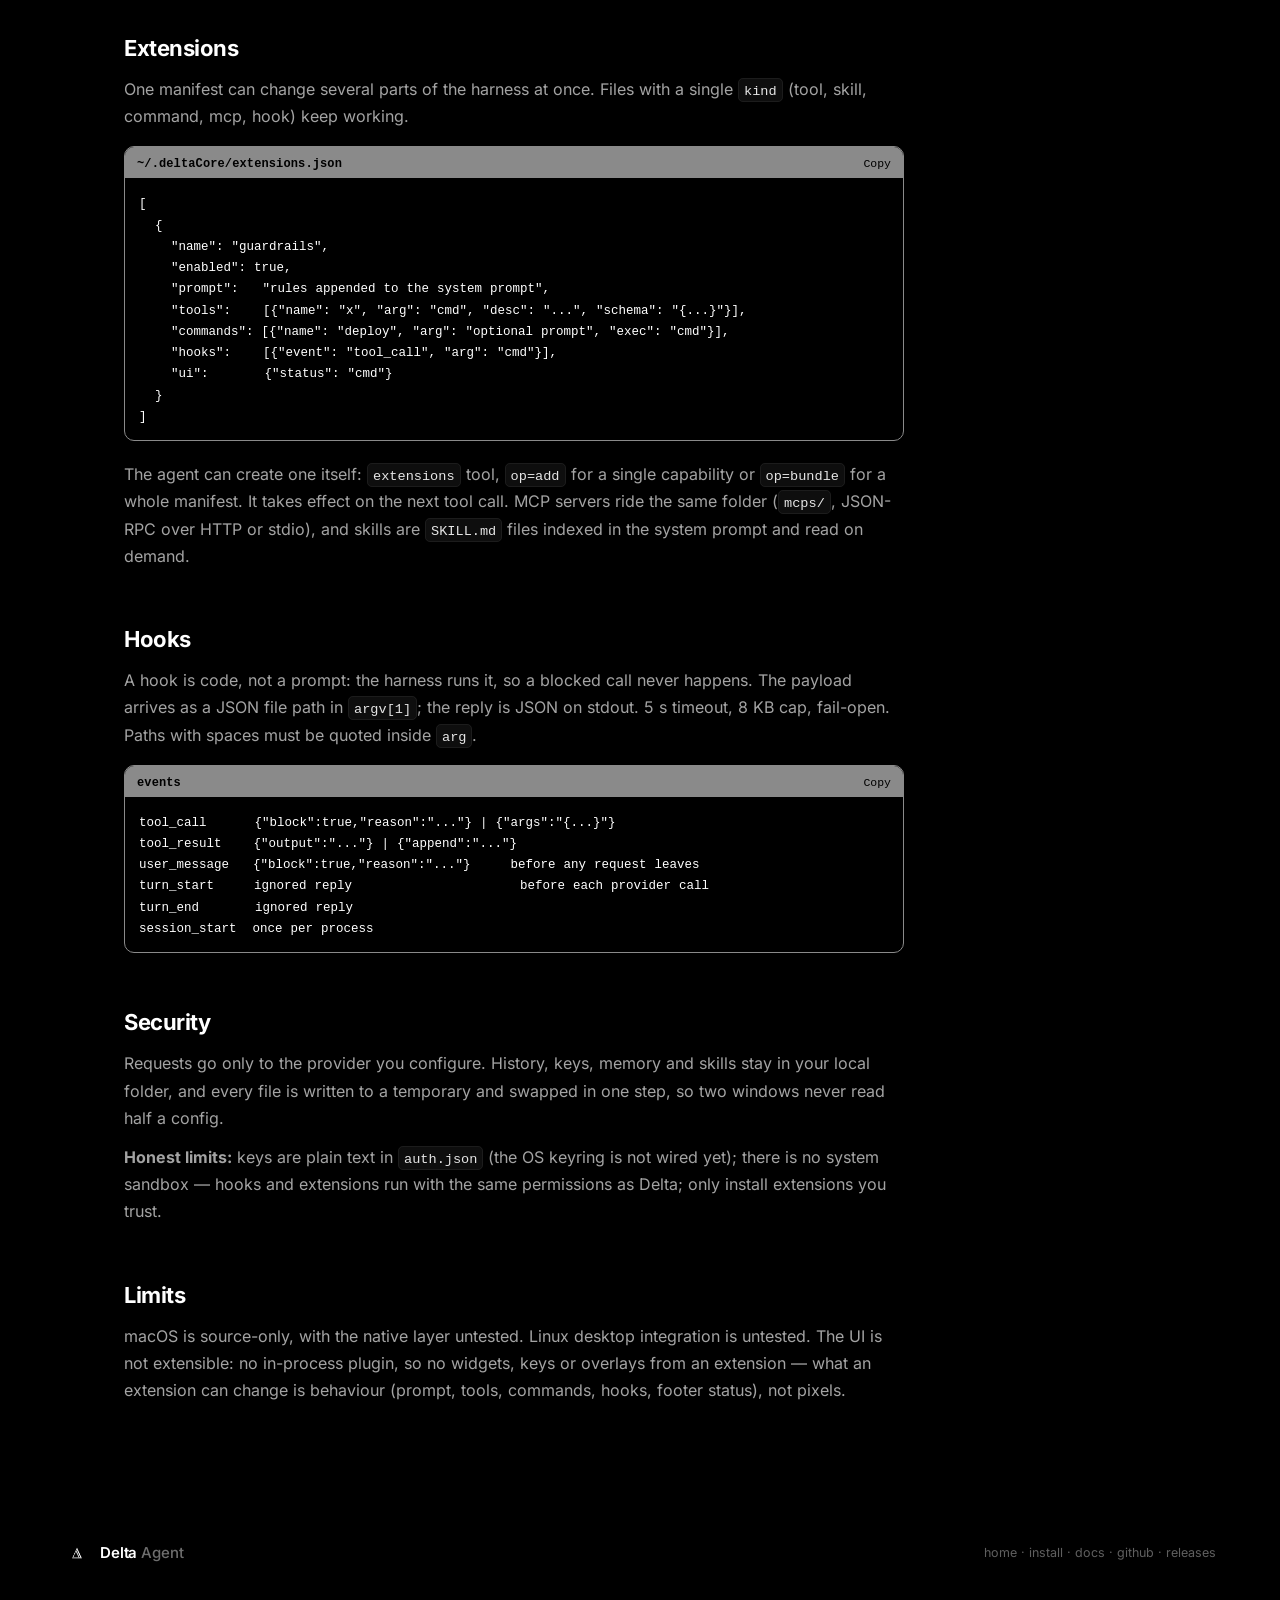
==== commit 701a0c29: "site: nav sem Install e What it does; botao Download vira Install apontando para /install/" ====
--- a/docs/docs/index.html
+++ b/docs/docs/index.html
@@ -17,7 +17,7 @@
 <link rel="icon" href="../icon-96.png" type="image/png" sizes="96x96">
 <link rel="apple-touch-icon" href="../apple-touch-icon.png" sizes="180x180">
 <link rel="preload" href="../fonts/inter.woff2" as="font" type="font/woff2" crossorigin>
-<link rel="stylesheet" href="../site.css?v=20261109h">
+<link rel="stylesheet" href="../site.css?v=20261109i">
 <script type="application/ld+json">
 {"@context":"https://schema.org","@type":"BreadcrumbList","itemListElement":[
  {"@type":"ListItem","position":1,"name":"Delta Agent","item":"https://descz.github.io/delta/"},
@@ -34,12 +34,10 @@
     </a>
     <nav class="nav-links">
       <a href="../#overview">Overview</a>
-      <a href="../#features">What it does</a>
-      <a href="../install/">Install</a>
       <a href="./" aria-current="page">Docs</a>
     </nav>
     <div class="nav-right">
-      <a href="https://github.com/descz/delta/releases/latest" class="btn btn-white btn-sm">Download</a>
+      <a href="../install/" class="btn btn-white btn-sm">Install</a>
       <a class="gh" href="https://github.com/descz/delta" aria-label="Delta Agent on GitHub" title="GitHub">
         <svg viewBox="0 0 16 16" aria-hidden="true" focusable="false"><path d="M8 0C3.58 0 0 3.58 0 8c0 3.54 2.29 6.53 5.47 7.59.4.07.55-.17.55-.38 0-.19-.01-.82-.01-1.49-2.01.37-2.53-.49-2.69-.94-.09-.23-.48-.94-.82-1.13-.28-.15-.68-.52-.01-.53.63-.01 1.08.58 1.23.82.72 1.21 1.87.87 2.33.66.07-.52.28-.87.51-1.07-1.78-.2-3.64-.89-3.64-3.95 0-.87.31-1.59.82-2.15-.08-.2-.36-1.02.08-2.12 0 0 .67-.21 2.2.82.64-.18 1.32-.27 2-.27.68 0 1.36.09 2 .27 1.53-1.04 2.2-.82 2.2-.82.44 1.1.16 1.92.08 2.12.51.56.82 1.27.82 2.15 0 3.07-1.87 3.75-3.65 3.95.29.25.54.73.54 1.48 0 1.07-.01 1.93-.01 2.2 0 .21.15.46.55.38A8.013 8.013 0 0 0 16 8c0-4.42-3.58-8-8-8Z"/></svg>
       </a>
@@ -212,6 +210,6 @@
   </div>
 </footer>
 
-<script src="../site.js?v=20261109h" defer></script>
+<script src="../site.js?v=20261109i" defer></script>
 </body>
 </html>
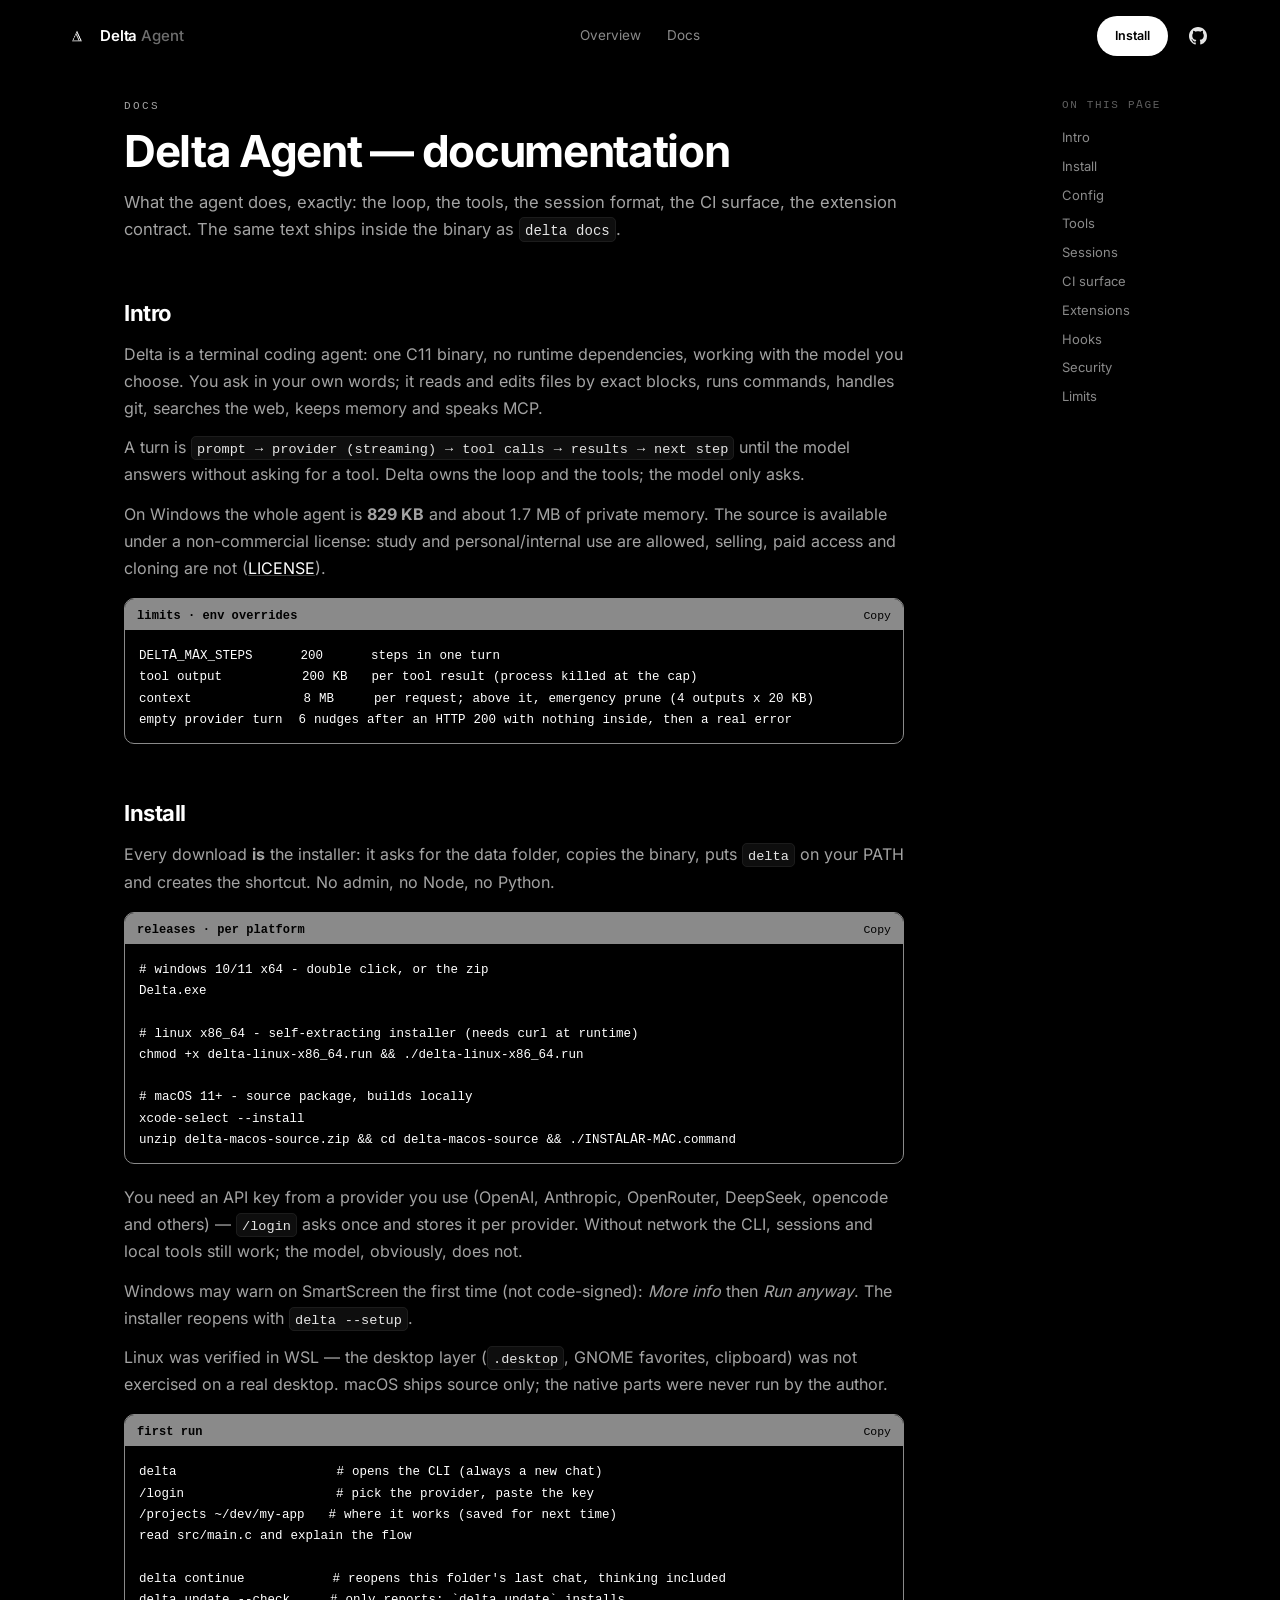
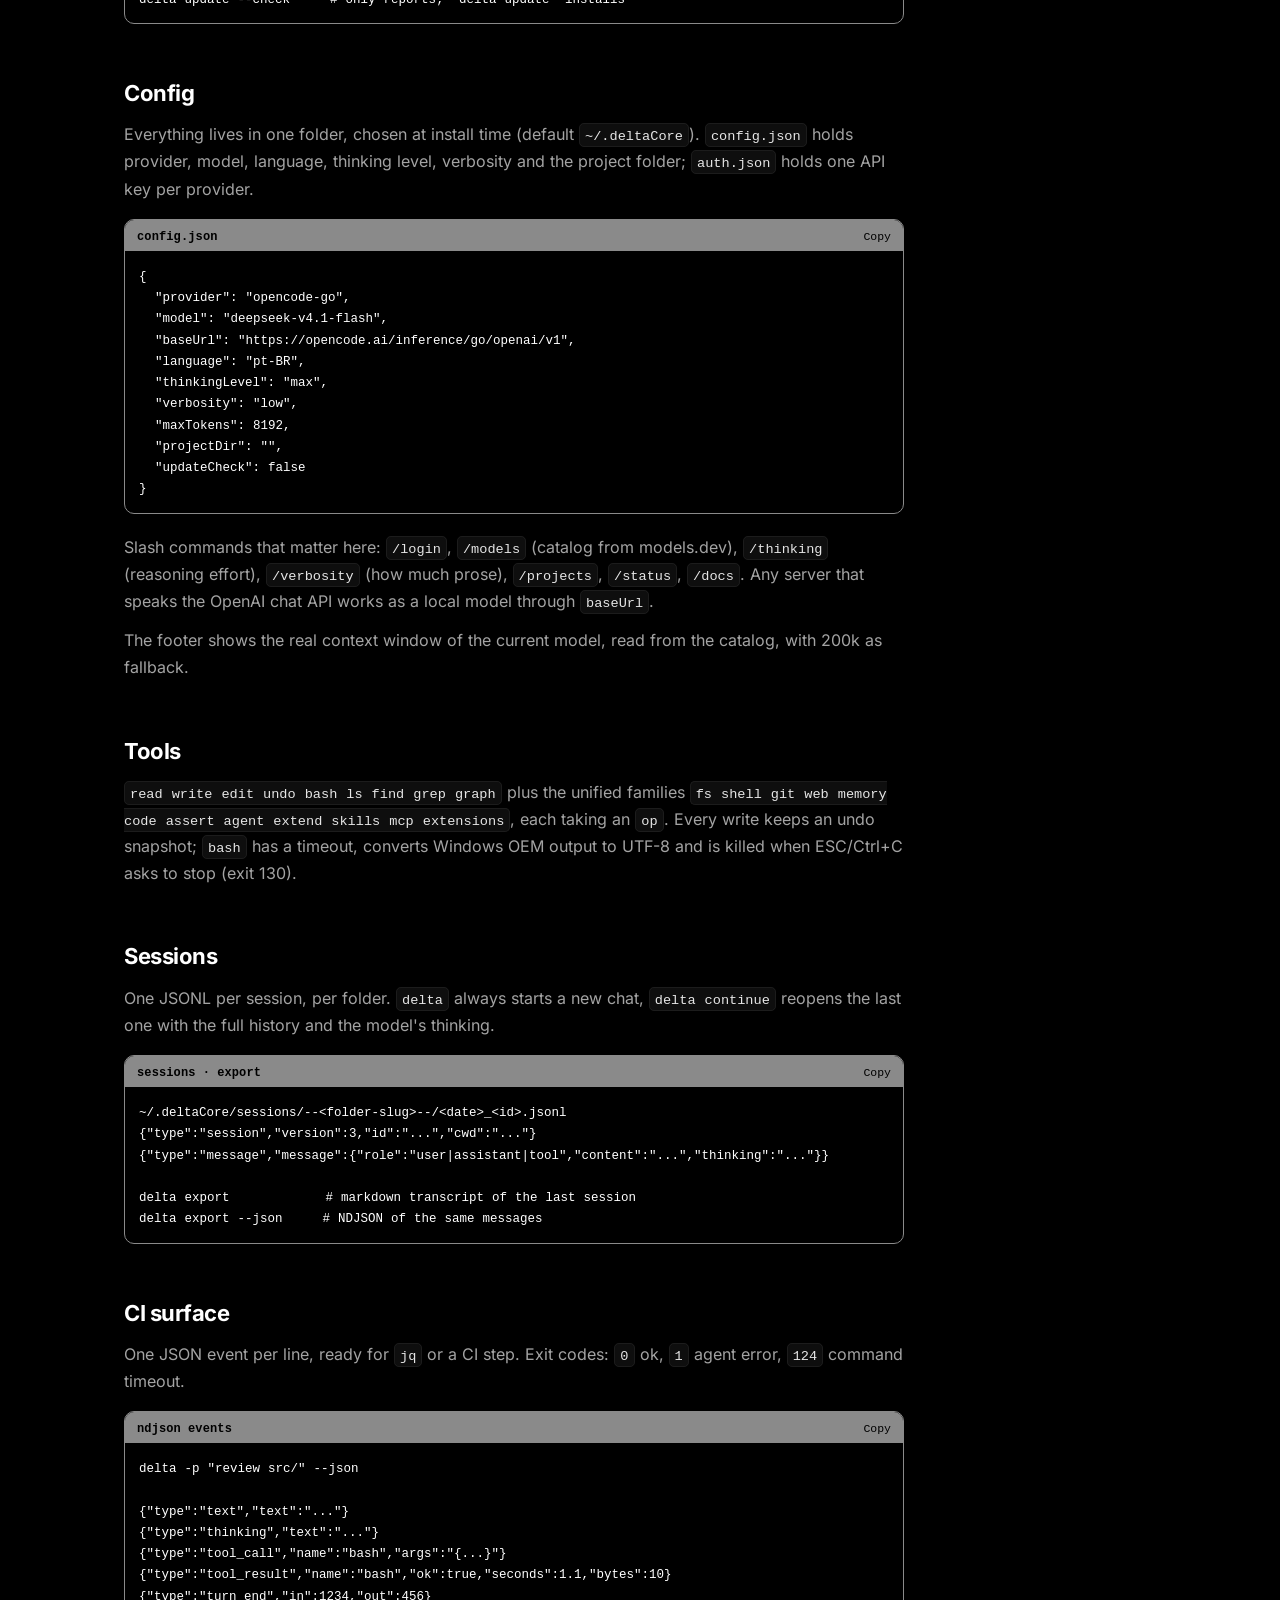
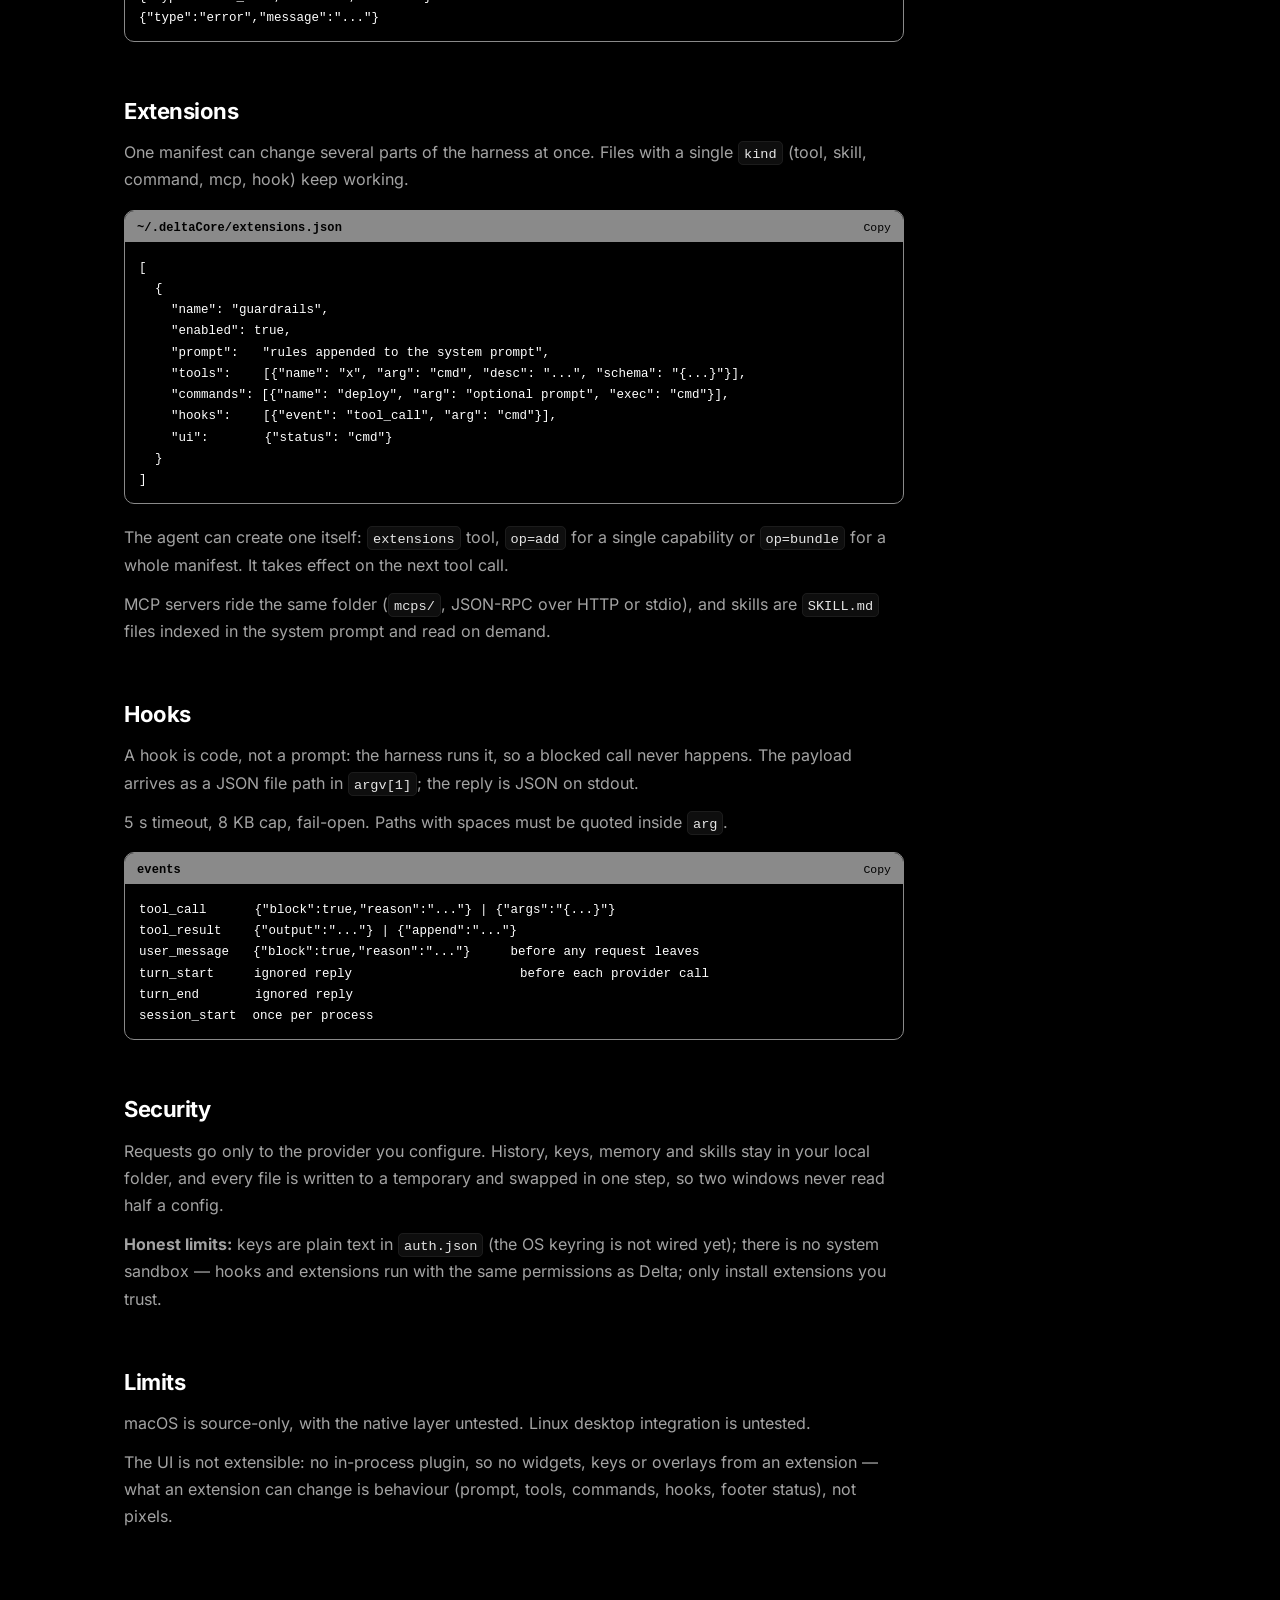
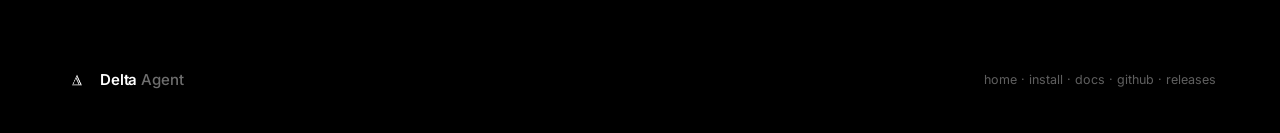
==== commit 2872bd5b: "site: /docs com paragrafos curtos (no maximo duas frases cada)" ====
--- a/docs/docs/index.html
+++ b/docs/docs/index.html
@@ -3,21 +3,21 @@
 <head>
 <meta charset="utf-8">
 <meta name="viewport" content="width=device-width,initial-scale=1">
-<title>Delta Agent docs — the specification</title>
+<title>Delta Agent Docs</title>
 <meta name="description" content="Delta Agent documentation: the turn loop and its ceilings, install per platform, config, tools, sessions and export, the NDJSON surface for CI, extensions, hooks and the honest limits.">
 <meta name="robots" content="index, follow, max-image-preview:large">
 <link rel="canonical" href="https://descz.github.io/delta/docs/">
 <meta name="theme-color" content="#000000">
 <meta property="og:type" content="article">
 <meta property="og:site_name" content="Delta Agent">
-<meta property="og:title" content="Delta Agent docs — the specification">
+<meta property="og:title" content="Delta Agent Docs">
 <meta property="og:description" content="The loop, install, config, tools, sessions, CI surface, extensions and hooks — and the honest limits.">
 <meta property="og:url" content="https://descz.github.io/delta/docs/">
 <meta property="og:image" content="https://descz.github.io/delta/logo-512.png">
 <link rel="icon" href="../icon-96.png" type="image/png" sizes="96x96">
 <link rel="apple-touch-icon" href="../apple-touch-icon.png" sizes="180x180">
 <link rel="preload" href="../fonts/inter.woff2" as="font" type="font/woff2" crossorigin>
-<link rel="stylesheet" href="../site.css?v=20261109i">
+<link rel="stylesheet" href="../site.css?v=20261109p">
 <script type="application/ld+json">
 {"@context":"https://schema.org","@type":"BreadcrumbList","itemListElement":[
  {"@type":"ListItem","position":1,"name":"Delta Agent","item":"https://descz.github.io/delta/"},
@@ -58,8 +58,8 @@
         model you choose. You ask in your own words; it reads and edits files by exact blocks, runs
         commands, handles git, searches the web, keeps memory and speaks MCP.</p>
       <p>A turn is <code>prompt → provider (streaming) → tool calls → results → next step</code> until
-        the model answers without asking for a tool. Delta owns the loop and the tools; the model only asks.
-        On Windows the whole agent is <b>829 KB</b> and about 1.7 MB of private memory. The source is
+        the model answers without asking for a tool. Delta owns the loop and the tools; the model only asks.</p>
+<p>On Windows the whole agent is <b>829 KB</b> and about 1.7 MB of private memory. The source is
         available under a non-commercial license: study and personal/internal use are allowed, selling,
         paid access and cloning are not (<a href="https://github.com/descz/delta/blob/main/LICENSE">LICENSE</a>).</p>
 <div class="codewrap"><div class="codehdr"><span>limits · env overrides</span><button class="copybtn" data-copy>Copy</button></div><pre>DELTA_MAX_STEPS      200      steps in one turn
@@ -82,7 +82,8 @@
         and others) — <code>/login</code> asks once and stores it per provider. Without network the CLI,
         sessions and local tools still work; the model, obviously, does not.</p>
       <p>Windows may warn on SmartScreen the first time (not code-signed): <i>More info</i> then
-        <i>Run anyway</i>. The installer reopens with <code>delta --setup</code>. Linux was verified in
+        <i>Run anyway</i>. The installer reopens with <code>delta --setup</code>.</p>
+<p>Linux was verified in
         WSL — the desktop layer (<code>.desktop</code>, GNOME favorites, clipboard) was not exercised on
         a real desktop. macOS ships source only; the native parts were never run by the author.</p>
 <div class="codewrap"><div class="codehdr"><span>first run</span><button class="copybtn" data-copy>Copy</button></div><pre>delta                    # opens the CLI (always a new chat)
@@ -110,7 +111,8 @@
       <p>Slash commands that matter here: <code>/login</code>, <code>/models</code> (catalog from
         models.dev), <code>/thinking</code> (reasoning effort), <code>/verbosity</code> (how much prose),
         <code>/projects</code>, <code>/status</code>, <code>/docs</code>. Any server that speaks the
-        OpenAI chat API works as a local model through <code>baseUrl</code>. The footer shows the real
+        OpenAI chat API works as a local model through <code>baseUrl</code>.</p>
+<p>The footer shows the real
         context window of the current model, read from the catalog, with 200k as fallback.</p>
 
       <h2 id="tools">Tools</h2>
@@ -155,13 +157,14 @@
 ]</pre></div>
       <p>The agent can create one itself: <code>extensions</code> tool, <code>op=add</code> for a
         single capability or <code>op=bundle</code> for a whole manifest. It takes effect on the next
-        tool call. MCP servers ride the same folder (<code>mcps/</code>, JSON-RPC over HTTP or stdio), and
+        tool call.</p>
+<p>MCP servers ride the same folder (<code>mcps/</code>, JSON-RPC over HTTP or stdio), and
         skills are <code>SKILL.md</code> files indexed in the system prompt and read on demand.</p>
 
       <h2 id="hooks">Hooks</h2>
       <p>A hook is code, not a prompt: the harness runs it, so a blocked call never happens. The
-        payload arrives as a JSON file path in <code>argv[1]</code>; the reply is JSON on stdout.
-        5 s timeout, 8 KB cap, fail-open. Paths with spaces must be quoted inside <code>arg</code>.</p>
+        payload arrives as a JSON file path in <code>argv[1]</code>; the reply is JSON on stdout.</p>
+<p>5 s timeout, 8 KB cap, fail-open. Paths with spaces must be quoted inside <code>arg</code>.</p>
 <div class="codewrap"><div class="codehdr"><span>events</span><button class="copybtn" data-copy>Copy</button></div><pre>tool_call      {"block":true,"reason":"..."} | {"args":"{...}"}
 tool_result    {"output":"..."} | {"append":"..."}
 user_message   {"block":true,"reason":"..."}     before any request leaves
@@ -177,8 +180,8 @@
         Delta; only install extensions you trust.</p>
 
       <h2 id="limits">Limits</h2>
-      <p>macOS is source-only, with the native layer untested. Linux desktop integration is untested.
-        The UI is not extensible: no in-process plugin, so no widgets, keys or overlays from an
+      <p>macOS is source-only, with the native layer untested. Linux desktop integration is untested.</p>
+<p>The UI is not extensible: no in-process plugin, so no widgets, keys or overlays from an
         extension — what an extension can change is behaviour (prompt, tools, commands, hooks, footer
         status), not pixels.</p>
 
@@ -210,6 +213,6 @@
   </div>
 </footer>
 
-<script src="../site.js?v=20261109i" defer></script>
+<script src="../site.js?v=20261109p" defer></script>
 </body>
 </html>
--- a/docs/site.css
+++ b/docs/site.css
@@ -5,9 +5,10 @@
   --muted:#8a8a8a; --muted2:#a3a3a3; --radius:20px; --max:1200px;
   --mono:"Space Mono",ui-monospace,Consolas,monospace;
 }
-*{box-sizing:border-box}
+*{box-sizing:border-box;-webkit-user-select:none;user-select:none}
 html{scroll-behavior:smooth}
 body{margin:0;background:var(--bg);color:var(--txt);font:16px/1.6 Inter,-apple-system,"Segoe UI",Roboto,sans-serif;
+       -webkit-user-select:none;-moz-user-select:none;user-select:none;
      -webkit-font-smoothing:antialiased;overflow-x:hidden}
 a{color:inherit;text-decoration:none}
 .container{max-width:var(--max);margin:0 auto;padding:0 24px}
@@ -109,7 +110,7 @@
 code{font:12.5px var(--mono);background:#101010;padding:2px 7px;border-radius:6px;color:#fff}
 
 .faq-list{display:flex;flex-direction:column;gap:12px;margin-top:36px}
-.faq{background:var(--card);border:1px solid var(--border);border-radius:16px;padding:0 22px;
+.faq{background:var(--card);border:1px solid var(--border);border-radius:4px;padding:0 22px;
      transition:.2s;overflow:hidden}
 .faq:hover{border-color:#2e2e2e}
 .faq summary{list-style:none;cursor:pointer;padding:20px 0;font-size:15.5px;font-weight:500;
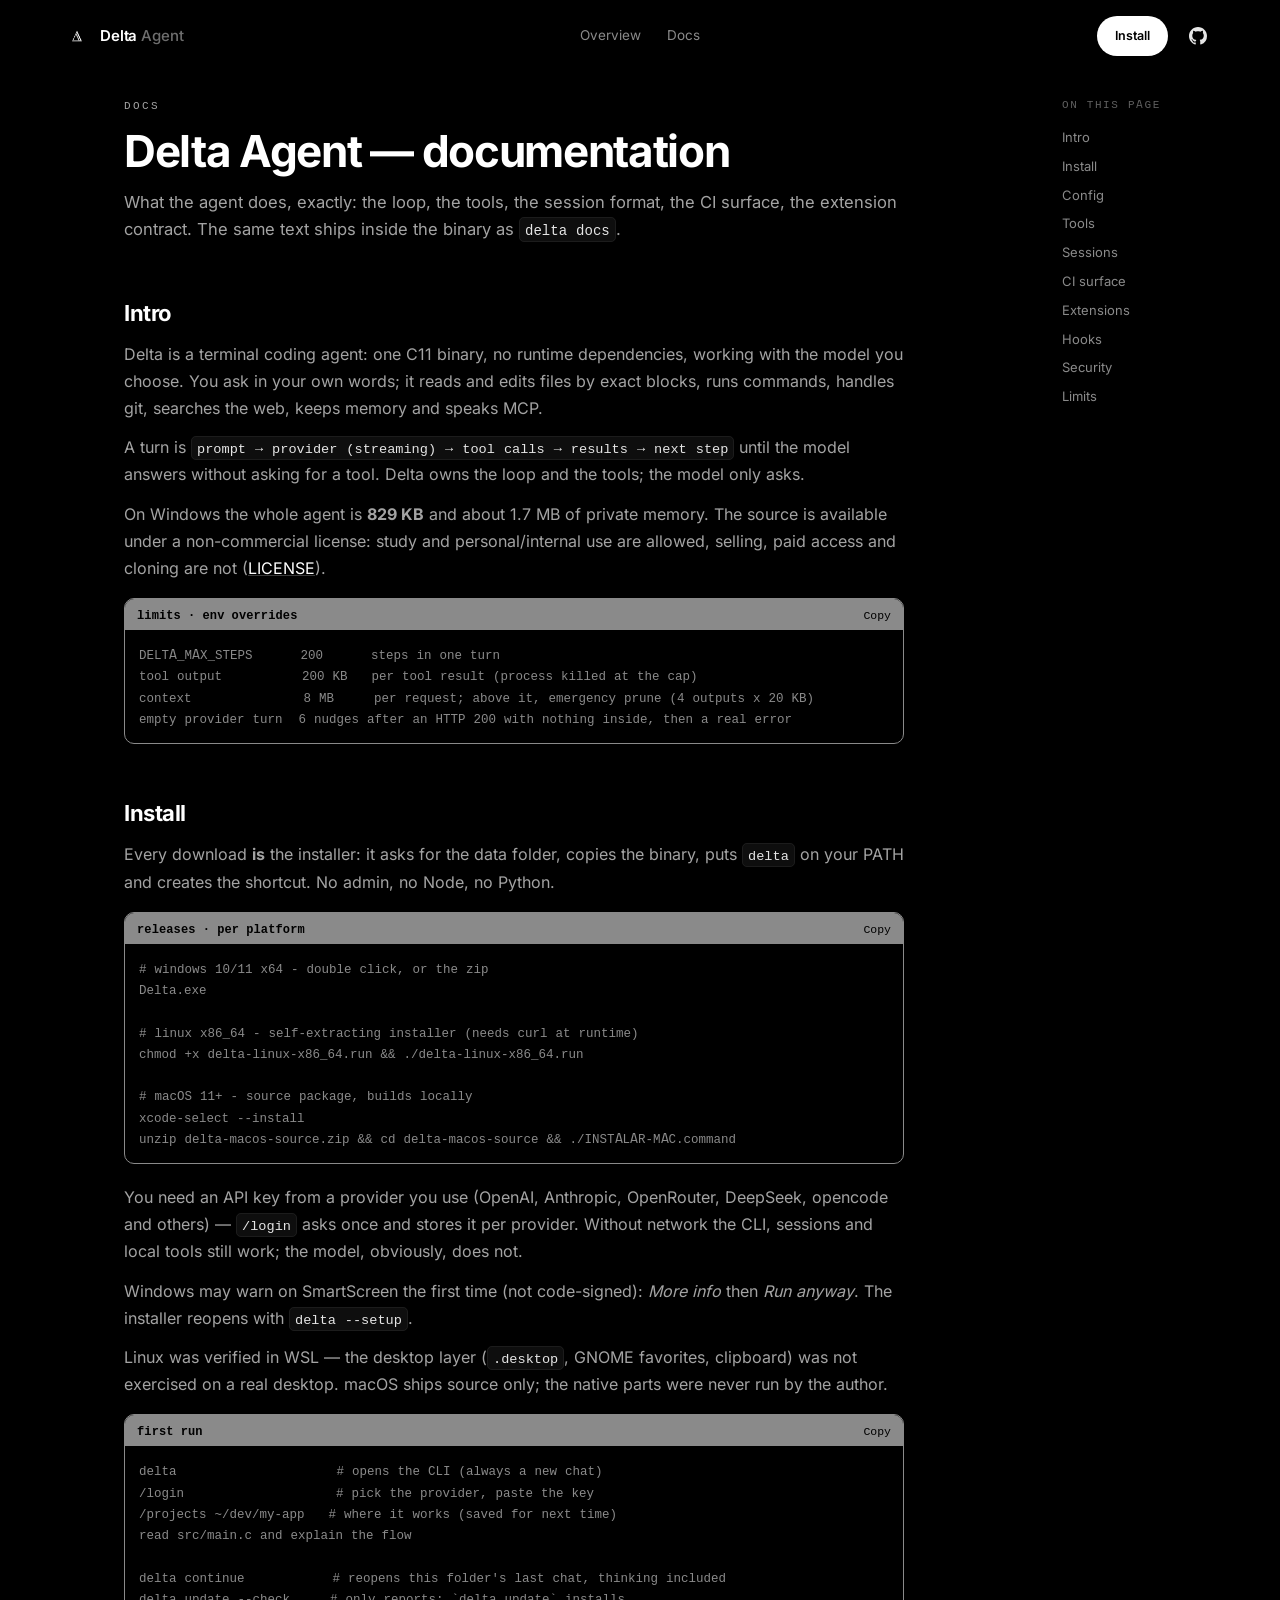
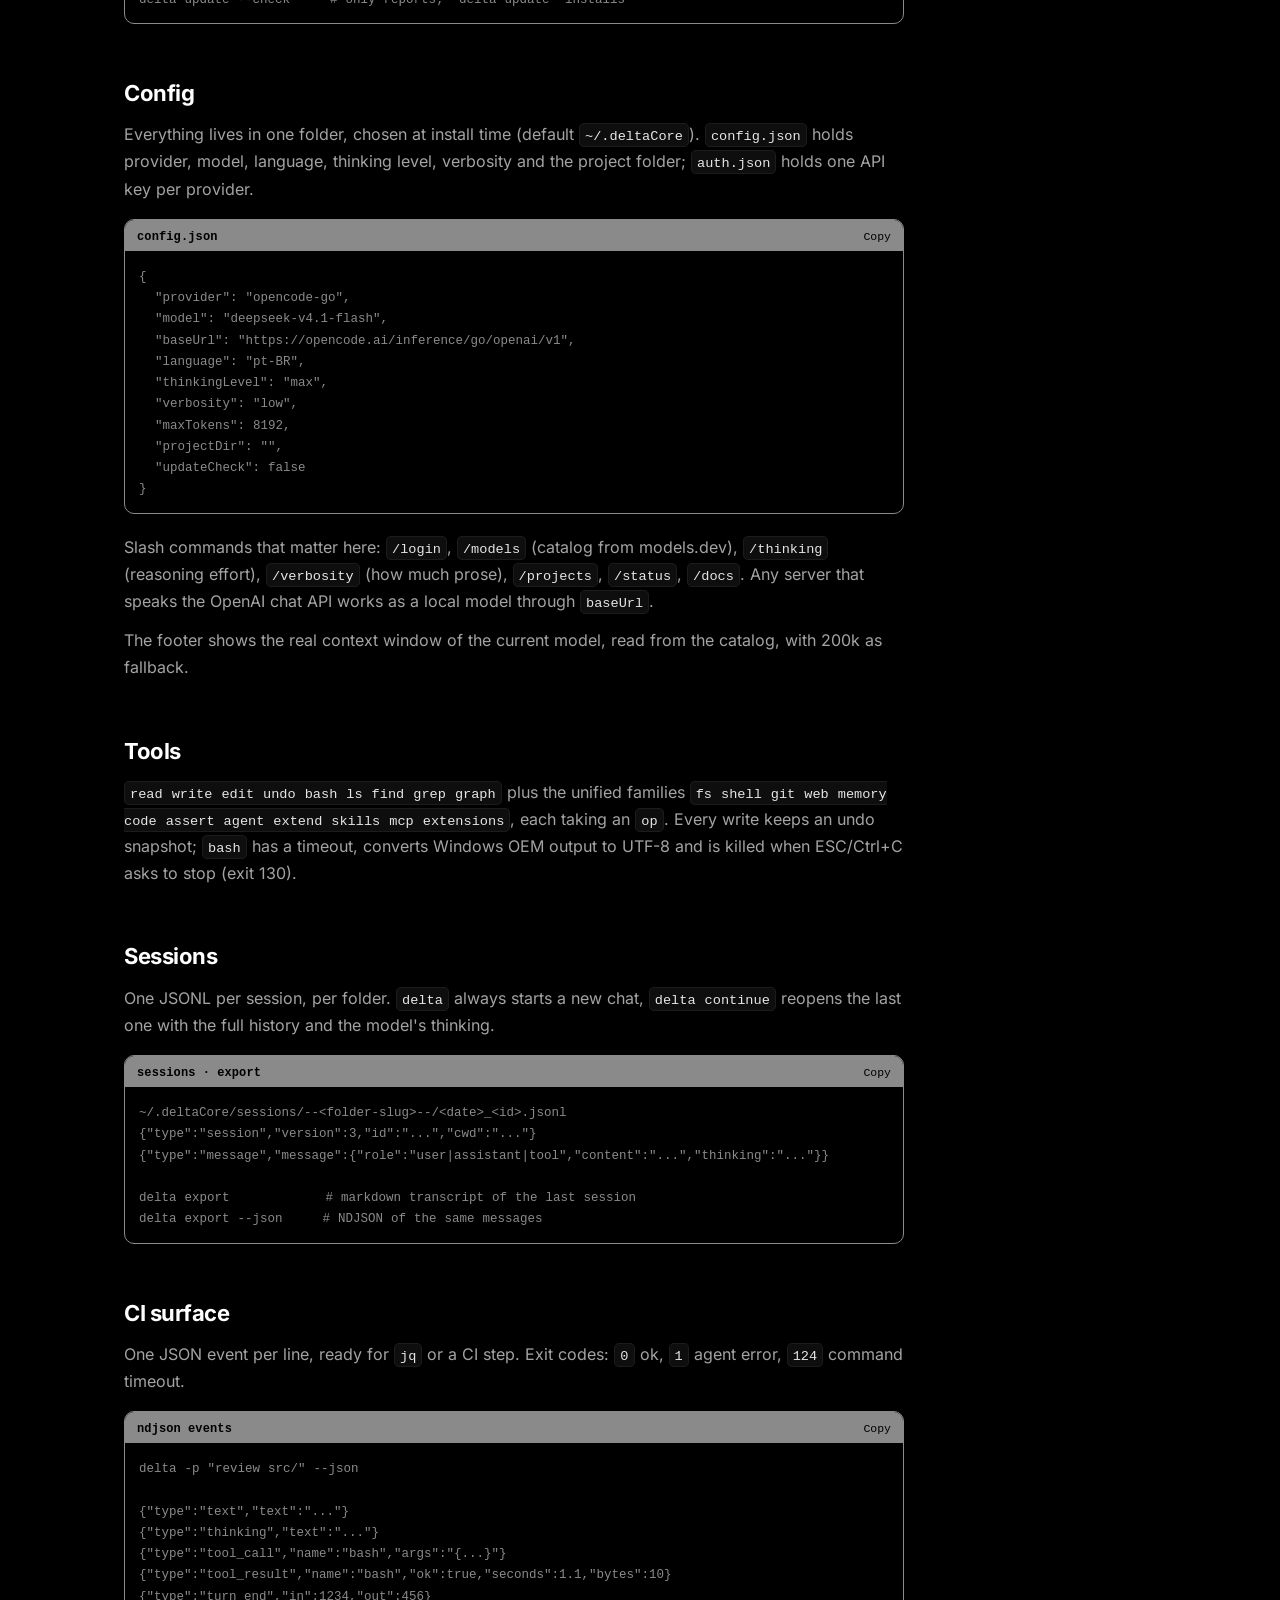
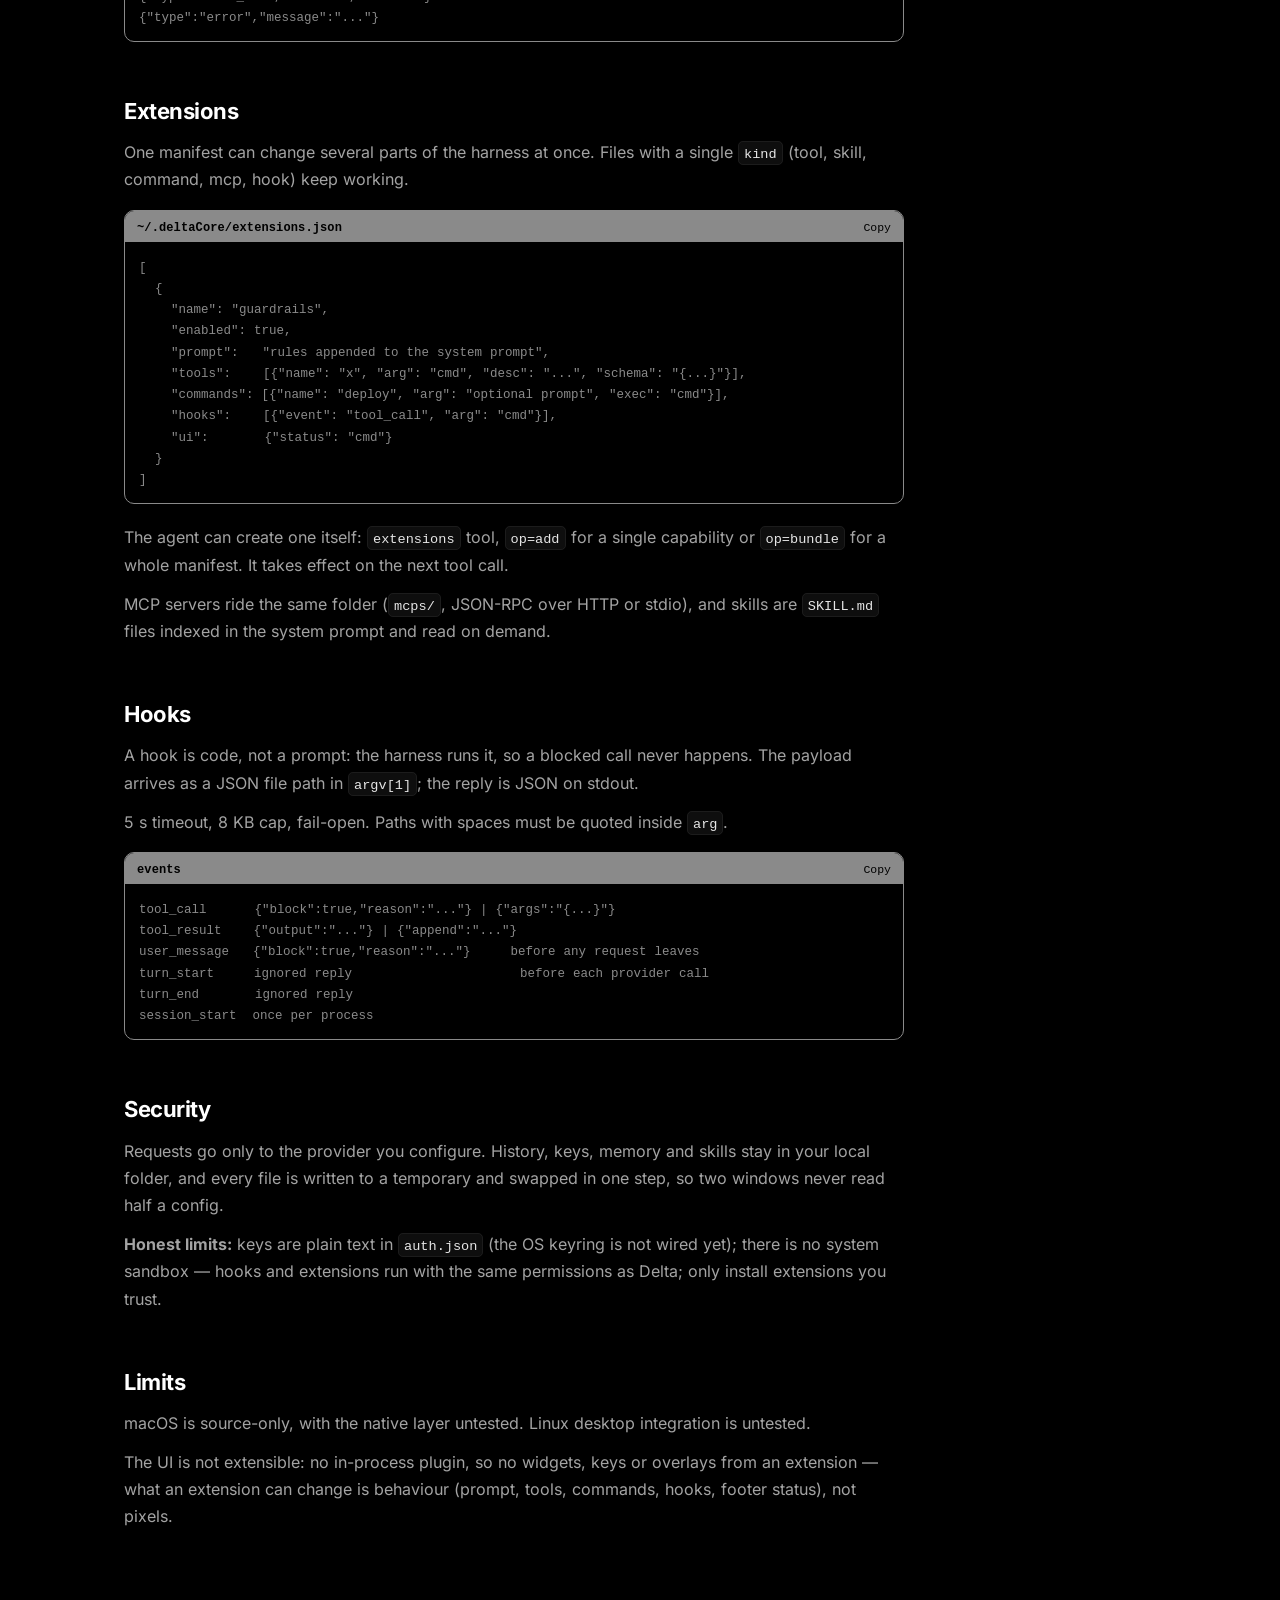
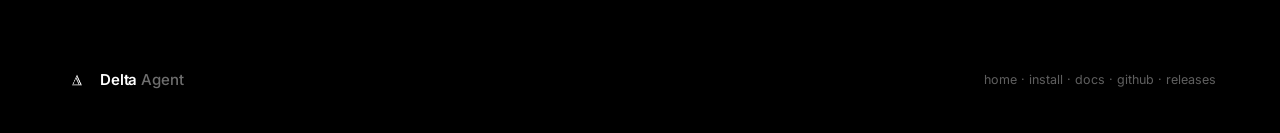
==== commit be416ba4: "site: regenera /docs e /install (pediam a versao antiga do CSS: texto branco em cache)" ====
--- a/docs/docs/index.html
+++ b/docs/docs/index.html
@@ -17,7 +17,7 @@
 <link rel="icon" href="../icon-96.png" type="image/png" sizes="96x96">
 <link rel="apple-touch-icon" href="../apple-touch-icon.png" sizes="180x180">
 <link rel="preload" href="../fonts/inter.woff2" as="font" type="font/woff2" crossorigin>
-<link rel="stylesheet" href="../site.css?v=20261109p">
+<link rel="stylesheet" href="../site.css?v=20261109s">
 <script type="application/ld+json">
 {"@context":"https://schema.org","@type":"BreadcrumbList","itemListElement":[
  {"@type":"ListItem","position":1,"name":"Delta Agent","item":"https://descz.github.io/delta/"},
@@ -213,6 +213,6 @@
   </div>
 </footer>
 
-<script src="../site.js?v=20261109p" defer></script>
+<script src="../site.js?v=20261109s" defer></script>
 </body>
 </html>
--- a/docs/site.css
+++ b/docs/site.css
@@ -106,7 +106,7 @@
 .tag{font:10.5px var(--mono);letter-spacing:.12em;text-transform:uppercase;color:#6f6f6f}
 pre{background:#060606;border:1px solid var(--border);border-radius:14px;padding:18px 20px;
     overflow:auto;font:12.5px/1.95 var(--mono);color:#d4d4d8;margin:26px 0 0}
-pre .c{color:#5f5f5f}
+pre .c{color:var(--muted)}
 code{font:12.5px var(--mono);background:#101010;padding:2px 7px;border-radius:6px;color:#fff}
 
 .faq-list{display:flex;flex-direction:column;gap:12px;margin-top:36px}
@@ -172,9 +172,9 @@
 .codehdr .copybtn{background:none;border:0;color:#000;font:11.5px var(--mono);cursor:pointer;
                   opacity:1;padding:0}
 .codehdr .copybtn:hover{text-decoration:underline}
-.codewrap pre{margin:0;padding:14px 14px;background:#000;color:#fff;border:0;
+.codewrap pre{margin:0;padding:14px 14px;background:#000;color:var(--muted);border:0;
               font:12.5px/1.7 var(--mono);overflow-x:auto}
-.codewrap pre .c{color:#8a8a8a}
+.codewrap pre .c{color:var(--muted)}
 @media (max-width:1180px){ .doctoc{display:none} .docmain{max-width:none} }
 @media (max-width:820px){ .docwrap{padding-top:84px} }
 
